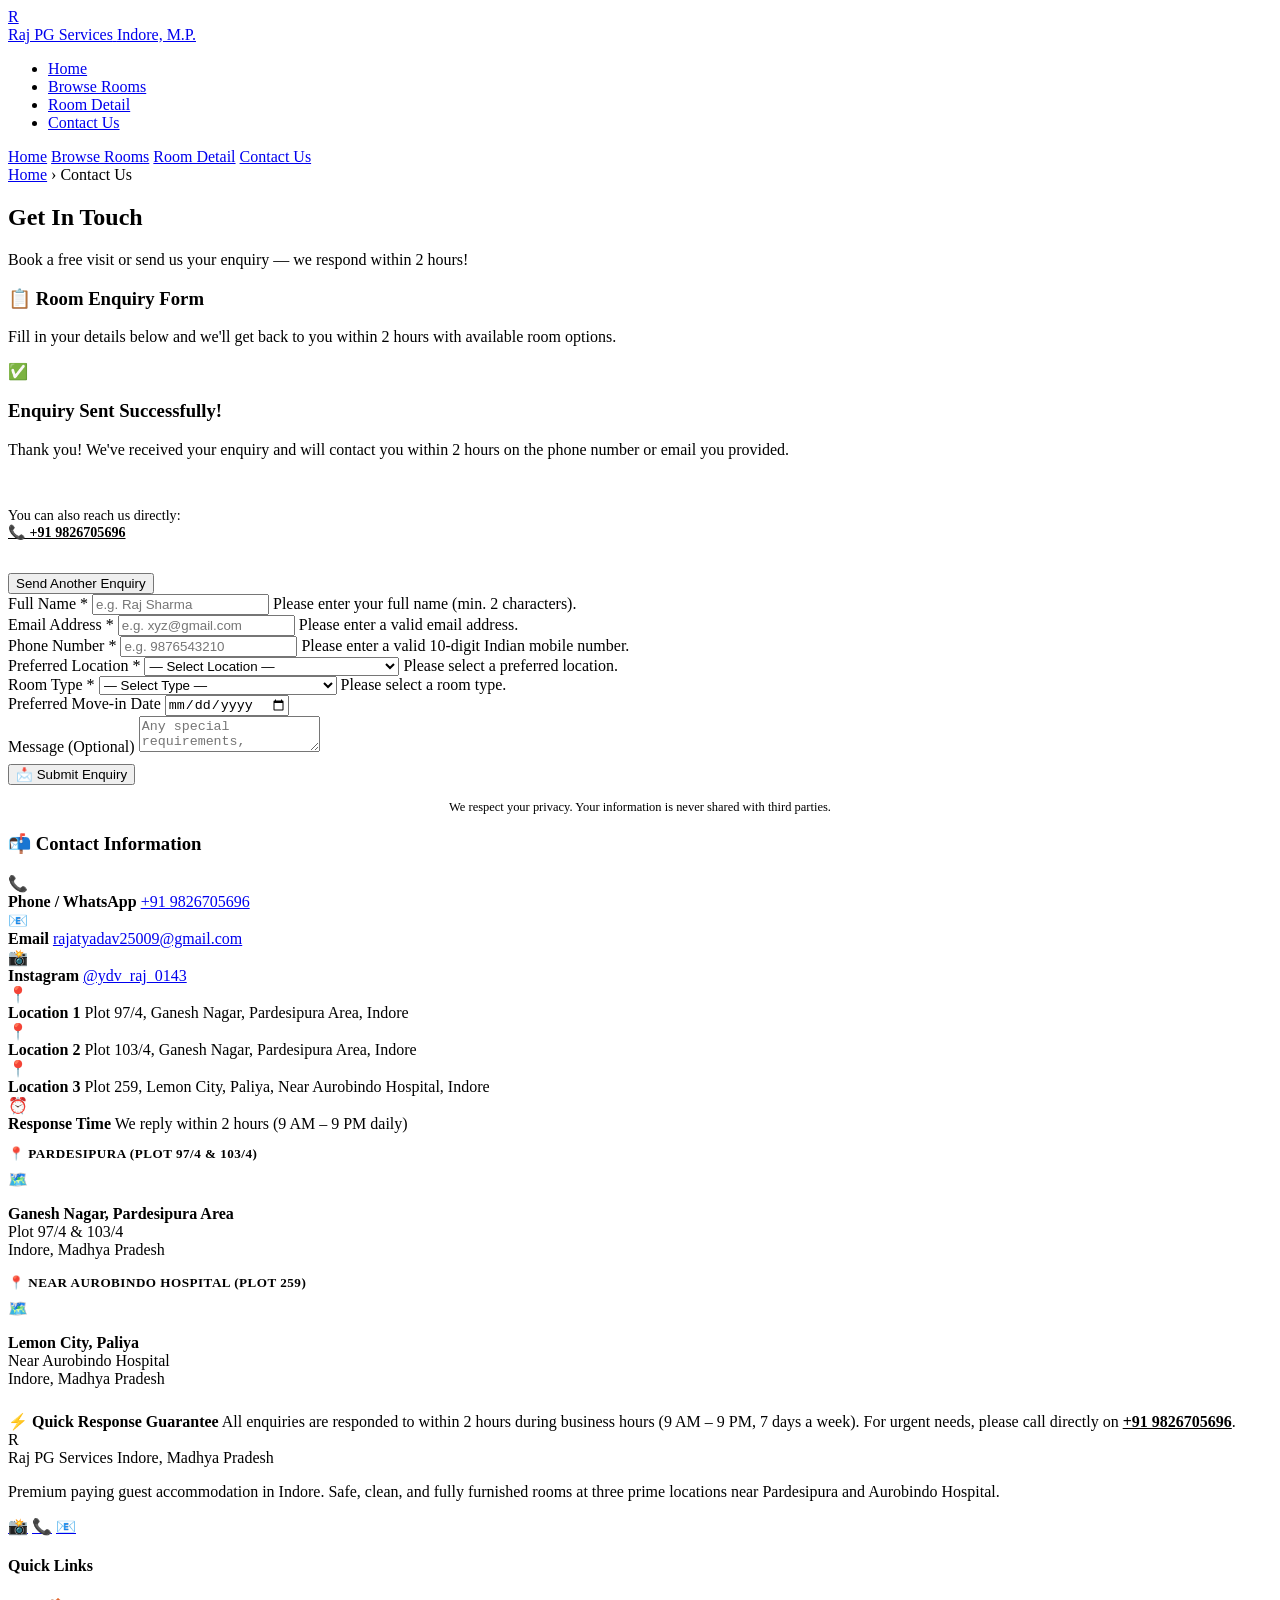
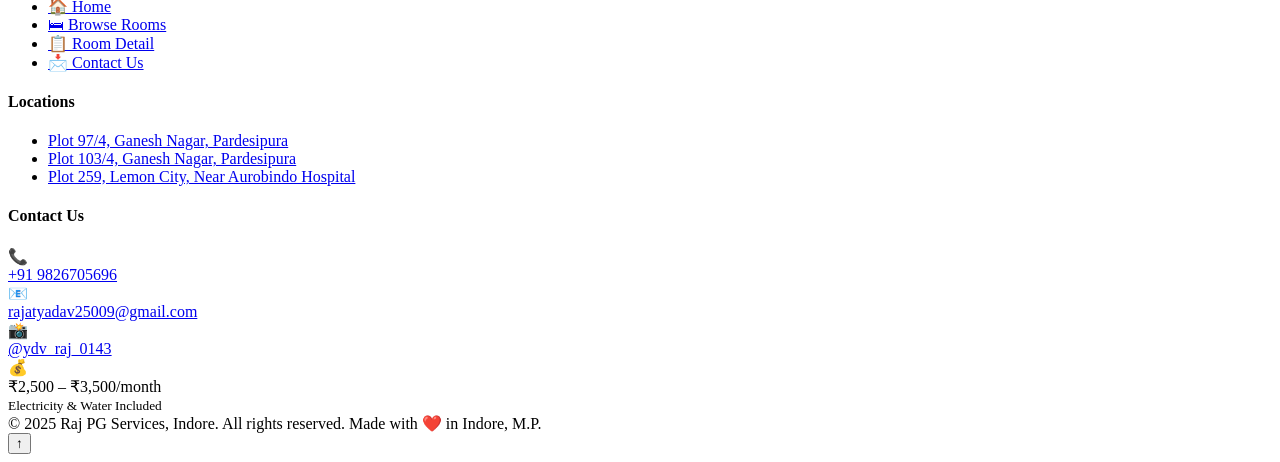
==== contact.html @ 55266705 "Add files via upload" ====
<!DOCTYPE html>
<html lang="en">
<head>
  <meta charset="UTF-8">
  <meta name="viewport" content="width=device-width, initial-scale=1.0">
  <meta name="description" content="Contact Raj PG Services in Indore. Book a visit, send an enquiry, or call +91 79878 03551. PG accommodation near Pardesipura and Aurobindo Hospital.">
  <title>Contact Us | Raj PG Services Indore</title>
  <link rel="stylesheet" href="css/base.css">
  <link rel="stylesheet" href="css/components.css">
  <link rel="stylesheet" href="css/layout.css">
  <link rel="stylesheet" href="css/pages.css">
</head>
<body>

  <!-- ─── NAVBAR ─────────────────────────────── -->
  <nav class="navbar" id="navbar">
    <div class="nav-inner">
      <a href="index.html" class="nav-logo">
        <div class="nav-logo-icon">R</div>
        <div class="nav-logo-text">
          <span>Raj PG Services</span>
          <span>Indore, M.P.</span>
        </div>
      </a>
      <ul class="nav-links">
        <li><a href="index.html">Home</a></li>
        <li><a href="listings.html">Browse Rooms</a></li>
        <li><a href="detail.html">Room Detail</a></li>
        <li><a href="contact.html" class="nav-cta">Contact Us</a></li>
      </ul>
      <div class="hamburger" id="hamburger" aria-label="Toggle menu">
        <span></span>
        <span></span>
        <span></span>
      </div>
    </div>
  </nav>

  <!-- Mobile Nav -->
  <div class="nav-mobile" id="nav-mobile">
    <a href="index.html">Home</a>
    <a href="listings.html">Browse Rooms</a>
    <a href="detail.html">Room Detail</a>
    <a href="contact.html">Contact Us</a>
  </div>

  <!-- ─── PAGE BANNER ──────────────────────────── -->
  <section class="page-banner">
    <div class="container">
      <div class="page-banner-content">
        <div class="breadcrumb">
          <a href="index.html">Home</a>
          <span>›</span>
          <span>Contact Us</span>
        </div>
        <h1>Get In Touch</h1>
        <p>Book a free visit or send us your enquiry — we respond within 2 hours!</p>
      </div>
    </div>
  </section>

  <!-- ─── CONTACT CONTENT ──────────────────────── -->
  <section class="section">
    <div class="container">
      <div class="contact-layout">

        <!-- LEFT: Enquiry Form -->
        <div>
          <div class="contact-form-card">
            <h3>📋 Room Enquiry Form</h3>
            <p>Fill in your details below and we'll get back to you within 2 hours with available room options.</p>

            <!-- Success Message -->
            <div class="success-message" id="success-message">
              <div class="success-icon">✅</div>
              <h3>Enquiry Sent Successfully!</h3>
              <p>Thank you! We've received your enquiry and will contact you within 2 hours on the phone number or email you provided.</p>
              <br>
              <p style="font-size:0.88rem; color:var(--text-light);">You can also reach us directly:<br>
                <a href="tel:+919826705696" style="color:var(--accent); font-weight:700;">📞 +91 9826705696</a>
              </p>
              <br>
              <button class="btn btn-outline" id="send-another">Send Another Enquiry</button>
            </div>

            <!-- Form -->
            <form id="enquiry-form" novalidate>
              <div class="form-row">
                <div class="form-group">
                  <label for="name">Full Name <span class="required">*</span></label>
                  <input type="text" class="form-control" id="name" name="name" placeholder="e.g. Raj Sharma" autocomplete="name">
                  <span class="field-error" id="name-error">Please enter your full name (min. 2 characters).</span>
                </div>
                <div class="form-group">
                  <label for="email">Email Address <span class="required">*</span></label>
                  <input type="email" class="form-control" id="email" name="email" placeholder="e.g. xyz@gmail.com" autocomplete="email">
                  <span class="field-error" id="email-error">Please enter a valid email address.</span>
                </div>
              </div>

              <div class="form-row">
                <div class="form-group">
                  <label for="phone">Phone Number <span class="required">*</span></label>
                  <input type="tel" class="form-control" id="phone" name="phone" placeholder="e.g. 9876543210" autocomplete="tel">
                  <span class="field-error" id="phone-error">Please enter a valid 10-digit Indian mobile number.</span>
                </div>
                <div class="form-group">
                  <label for="location">Preferred Location <span class="required">*</span></label>
                  <select class="form-control" id="location" name="location">
                    <option value="">— Select Location —</option>
                    <option value="Plot 97/4, Ganesh Nagar, Pardesipura Area, Indore">Plot 97/4, Ganesh Nagar, Pardesipura</option>
                    <option value="Plot 103/4, Ganesh Nagar, Pardesipura Area, Indore">Plot 103/4, Ganesh Nagar, Pardesipura</option>
                    <option value="Plot 259, Lemon City, Paliya, Near Aurobindo Hospital, Indore">Plot 259, Near Aurobindo Hospital</option>
                    <option value="Any">Any Location</option>
                  </select>
                  <span class="field-error" id="location-error">Please select a preferred location.</span>
                </div>
              </div>

              <div class="form-row">
                <div class="form-group">
                  <label for="room-type">Room Type <span class="required">*</span></label>
                  <select class="form-control" id="room-type" name="room-type">
                    <option value="">— Select Type —</option>
                    <option value="Single">Single Occupancy — ₹3,500/month</option>
                    <option value="Double">Double Occupancy — ₹3,200/month</option>
                    <option value="Triple">Triple Sharing — ₹2,800/month</option>
                    <option value="Budget">Budget Triple — ₹2,500/month</option>
                  </select>
                  <span class="field-error" id="room-type-error">Please select a room type.</span>
                </div>
                <div class="form-group">
                  <label for="movein-date">Preferred Move-in Date</label>
                  <input type="date" class="form-control" id="movein-date" name="movein-date">
                </div>
              </div>

              <div class="form-group">
                <label for="message">Message (Optional)</label>
                <textarea class="form-control" id="message" name="message" placeholder="Any special requirements, questions, or details about your stay..."></textarea>
              </div>

              <button type="submit" class="btn btn-primary btn-block" style="margin-top:0.5rem;">
                📩 Submit Enquiry
              </button>

              <p style="font-size:0.78rem; color:var(--text-light); margin-top:0.9rem; text-align:center;">
                We respect your privacy. Your information is never shared with third parties.
              </p>
            </form>
          </div>
        </div>

        <!-- RIGHT: Info + Maps -->
        <div>

          <!-- Contact Info Card -->
          <div class="contact-info-card">
            <h3>📬 Contact Information</h3>

            <div class="contact-info-item">
              <div class="info-icon">📞</div>
              <div class="info-text">
                <strong>Phone / WhatsApp</strong>
                <a href="tel:+919826705696">+91 9826705696</a>
              </div>
            </div>

            <div class="contact-info-item">
              <div class="info-icon">📧</div>
              <div class="info-text">
                <strong>Email</strong>
                <a href="mailto:rajatyadav25009@gmail.com">rajatyadav25009@gmail.com</a>
              </div>
            </div>

            <div class="contact-info-item">
              <div class="info-icon">📸</div>
              <div class="info-text">
                <strong>Instagram</strong>
                <a href="https://www.instagram.com/ydv_raj_0143" target="_blank" rel="noopener">@ydv_raj_0143</a>
              </div>
            </div>

            <div class="contact-info-item">
              <div class="info-icon">📍</div>
              <div class="info-text">
                <strong>Location 1</strong>
                <span>Plot 97/4, Ganesh Nagar, Pardesipura Area, Indore</span>
              </div>
            </div>

            <div class="contact-info-item">
              <div class="info-icon">📍</div>
              <div class="info-text">
                <strong>Location 2</strong>
                <span>Plot 103/4, Ganesh Nagar, Pardesipura Area, Indore</span>
              </div>
            </div>

            <div class="contact-info-item">
              <div class="info-icon">📍</div>
              <div class="info-text">
                <strong>Location 3</strong>
                <span>Plot 259, Lemon City, Paliya, Near Aurobindo Hospital, Indore</span>
              </div>
            </div>

            <div class="contact-info-item">
              <div class="info-icon">⏰</div>
              <div class="info-text">
                <strong>Response Time</strong>
                <span>We reply within 2 hours (9 AM – 9 PM daily)</span>
              </div>
            </div>
          </div>

          <!-- Map 1 -->
          <div style="margin-bottom:1rem;">
            <p style="font-size:0.82rem; font-weight:700; color:var(--text); margin-bottom:0.5rem; text-transform:uppercase; letter-spacing:0.5px;">📍 Pardesipura (Plot 97/4 &amp; 103/4)</p>
            <div class="map-placeholder">
              <div class="map-icon">🗺️</div>
              <p><strong>Ganesh Nagar, Pardesipura Area</strong><br>Plot 97/4 &amp; 103/4<br>Indore, Madhya Pradesh</p>
            </div>
          </div>

          <!-- Map 2 -->
          <div style="margin-bottom:1.5rem;">
            <p style="font-size:0.82rem; font-weight:700; color:var(--text); margin-bottom:0.5rem; text-transform:uppercase; letter-spacing:0.5px;">📍 Near Aurobindo Hospital (Plot 259)</p>
            <div class="map-placeholder">
              <div class="map-icon">🗺️</div>
              <p><strong>Lemon City, Paliya</strong><br>Near Aurobindo Hospital<br>Indore, Madhya Pradesh</p>
            </div>
          </div>

          <!-- Quick Response Note -->
          <div class="quick-response-note">
            <strong>⚡ Quick Response Guarantee</strong>
            All enquiries are responded to within 2 hours during business hours (9 AM – 9 PM, 7 days a week). For urgent needs, please call directly on <a href="tel:+919826705696" style="color:var(--accent); font-weight:700;">+91 9826705696</a>.
          </div>

        </div>

      </div>
    </div>
  </section>

  <!-- ─── FOOTER ────────────────────────────────── -->
  <footer class="footer">
    <div class="footer-grid">
      <div class="footer-brand">
        <div class="footer-brand-logo">
          <div class="logo-icon">R</div>
          <div class="logo-text">
            <span>Raj PG Services</span>
            <span>Indore, Madhya Pradesh</span>
          </div>
        </div>
        <p>Premium paying guest accommodation in Indore. Safe, clean, and fully furnished rooms at three prime locations near Pardesipura and Aurobindo Hospital.</p>
        <div class="footer-social">
          <a href="https://www.instagram.com/ydv_raj_0143" target="_blank" rel="noopener" title="Instagram">📸</a>
          <a href="tel:+919826705696" title="Call Us">📞</a>
          <a href="mailto:rajatyadav25009@gmail.com" title="Email Us">📧</a>
        </div>
      </div>
      <div class="footer-col">
        <h4>Quick Links</h4>
        <ul>
          <li><a href="index.html">🏠 Home</a></li>
          <li><a href="listings.html">🛏 Browse Rooms</a></li>
          <li><a href="detail.html">📋 Room Detail</a></li>
          <li><a href="contact.html">📩 Contact Us</a></li>
        </ul>
      </div>
      <div class="footer-col">
        <h4>Locations</h4>
        <ul>
          <li><a href="listings.html">Plot 97/4, Ganesh Nagar, Pardesipura</a></li>
          <li><a href="listings.html">Plot 103/4, Ganesh Nagar, Pardesipura</a></li>
          <li><a href="listings.html">Plot 259, Lemon City, Near Aurobindo Hospital</a></li>
        </ul>
      </div>
      <div class="footer-col">
        <h4>Contact Us</h4>
        <div class="footer-contact-item">
          <span class="icon">📞</span>
          <div><a href="tel:+919826705696">+91 9826705696</a></div>
        </div>
        <div class="footer-contact-item">
          <span class="icon">📧</span>
          <div><a href="mailto:rajatyadav25009@gmail.com">rajatyadav25009@gmail.com</a></div>
        </div>
        <div class="footer-contact-item">
          <span class="icon">📸</span>
          <div><a href="https://www.instagram.com/ydv_raj_0143" target="_blank" rel="noopener">@ydv_raj_0143</a></div>
        </div>
        <div class="footer-contact-item">
          <span class="icon">💰</span>
          <div><span>₹2,500 – ₹3,500/month<br><small>Electricity &amp; Water Included</small></span></div>
        </div>
      </div>
    </div>
    <div class="footer-bottom">
      <div class="footer-bottom-inner">
        <span>© 2025 Raj PG Services, Indore. All rights reserved.</span>
        <span>Made with ❤️ in Indore, M.P.</span>
      </div>
    </div>
  </footer>

  <button id="scrollTopBtn" aria-label="Scroll to top">↑</button>

  <script src="data/rooms.js"></script>
  <script src="js/utils.js"></script>
  <script src="js/nav.js"></script>
  <script src="js/contact.js"></script>
</body>
</html>
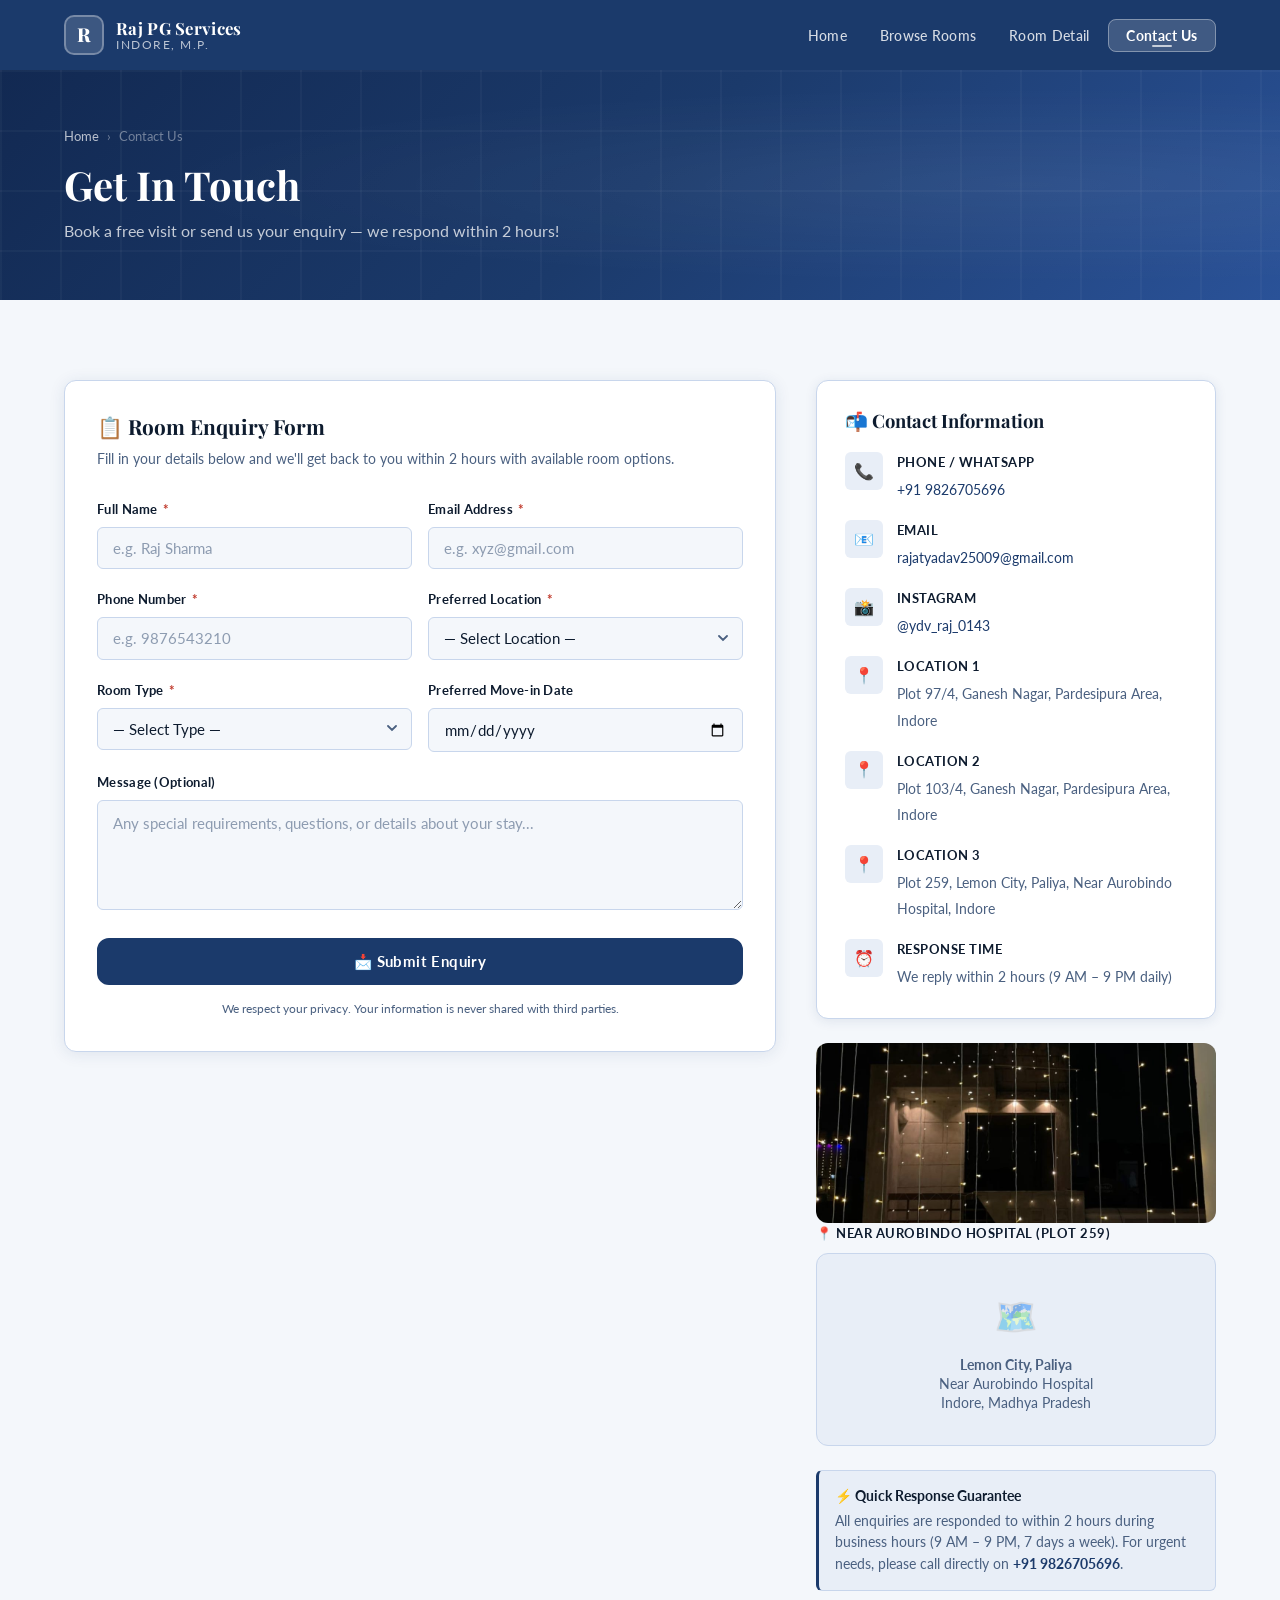
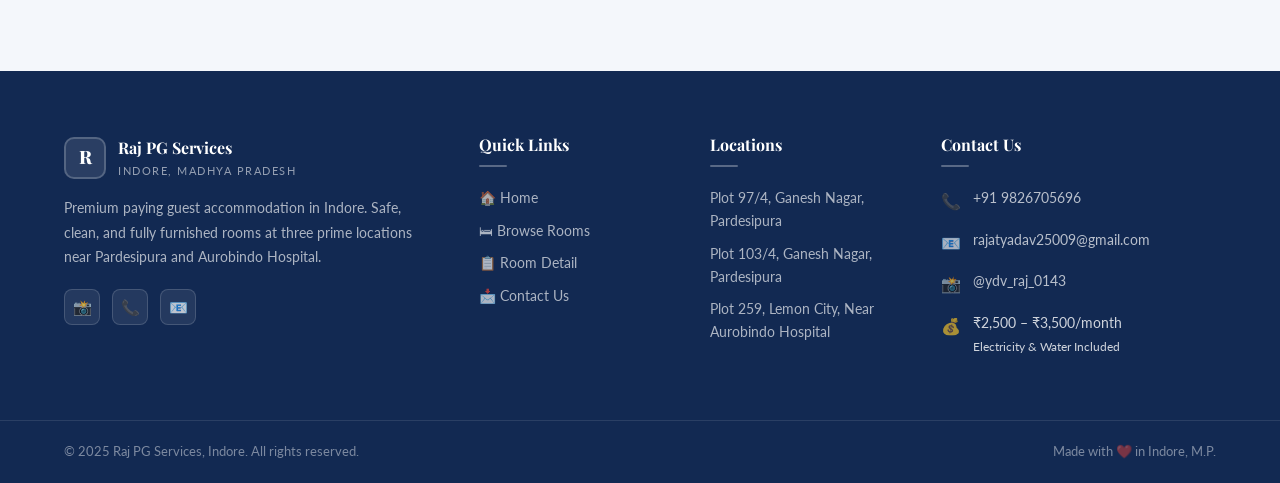
==== commit 40acf26d: "Update contact.html" ====
--- a/contact.html
+++ b/contact.html
@@ -216,13 +216,11 @@
           </div>
 
           <!-- Map 1 -->
-          <div style="margin-bottom:1rem;">
-            <p style="font-size:0.82rem; font-weight:700; color:var(--text); margin-bottom:0.5rem; text-transform:uppercase; letter-spacing:0.5px;">📍 Pardesipura (Plot 97/4 &amp; 103/4)</p>
-            <div class="map-placeholder">
-              <div class="map-icon">🗺️</div>
-              <p><strong>Ganesh Nagar, Pardesipura Area</strong><br>Plot 97/4 &amp; 103/4<br>Indore, Madhya Pradesh</p>
-            </div>
-          </div>
+          <div style="position:relative; border-radius:12px; overflow:hidden;">
+  <img src="images/WhatsApp Image 2026-04-16 at 18.13.29.jpeg" 
+       alt="Location" 
+       style="width:100%; height:180px; object-fit:cover;">
+</div>
 
           <!-- Map 2 -->
           <div style="margin-bottom:1.5rem;">
--- a/css/base.css
+++ b/css/base.css
@@ -0,0 +1,257 @@
+/* ============================================
+   BASE.CSS — Reset, Variables, Typography, Utilities
+   Raj PG Services
+   ============================================ */
+
+/* Google Fonts Import */
+@import url('https://fonts.googleapis.com/css2?family=Playfair+Display:wght@400;500;600;700;800&family=Lato:wght@300;400;500;700;900&display=swap');
+
+/* ─── CSS Variables ─────────────────────────── */
+:root {
+  --bg: #F4F7FB;
+  --accent: #1B3A6B;
+  --accent-dark: #122952;
+  --accent-light: #2A5298;
+  --secondary: #E8EEF7;
+  --text: #0D1B2E;
+  --text-light: #4A6080;
+  --white: #FFFFFF;
+  --border: #C8D6EC;
+  --shadow: rgba(27, 58, 107, 0.10);
+  --shadow-hover: rgba(27, 58, 107, 0.22);
+  --shadow-md: rgba(27, 58, 107, 0.15);
+  --radius: 12px;
+  --radius-sm: 6px;
+  --radius-lg: 20px;
+  --transition: 0.28s cubic-bezier(0.4, 0, 0.2, 1);
+  --font-heading: 'Playfair Display', Georgia, serif;
+  --font-body: 'Lato', 'Helvetica Neue', Arial, sans-serif;
+  --nav-h: 70px;
+}
+
+/* ─── Reset ─────────────────────────────────── */
+*, *::before, *::after {
+  box-sizing: border-box;
+  margin: 0;
+  padding: 0;
+}
+
+html {
+  font-size: 16px;
+  scroll-behavior: smooth;
+  -webkit-text-size-adjust: 100%;
+}
+
+body {
+  font-family: var(--font-body);
+  background-color: var(--bg);
+  color: var(--text);
+  line-height: 1.65;
+  -webkit-font-smoothing: antialiased;
+  -moz-osx-font-smoothing: grayscale;
+}
+
+img {
+  max-width: 100%;
+  height: auto;
+  display: block;
+}
+
+a {
+  color: var(--accent);
+  text-decoration: none;
+  transition: color var(--transition);
+}
+
+a:hover {
+  color: var(--accent-light);
+}
+
+ul {
+  list-style: none;
+}
+
+button {
+  cursor: pointer;
+  font-family: var(--font-body);
+  border: none;
+  outline: none;
+  background: none;
+}
+
+input, select, textarea {
+  font-family: var(--font-body);
+  font-size: 0.95rem;
+}
+
+/* ─── Typography ─────────────────────────────── */
+h1, h2, h3, h4, h5, h6 {
+  font-family: var(--font-heading);
+  color: var(--text);
+  line-height: 1.25;
+  font-weight: 700;
+}
+
+h1 { font-size: clamp(2rem, 5vw, 3.25rem); }
+h2 { font-size: clamp(1.5rem, 3.5vw, 2.25rem); }
+h3 { font-size: clamp(1.2rem, 2.5vw, 1.6rem); }
+h4 { font-size: 1.2rem; }
+h5 { font-size: 1.05rem; }
+h6 { font-size: 0.95rem; }
+
+p {
+  color: var(--text-light);
+  margin-bottom: 1rem;
+}
+
+p:last-child {
+  margin-bottom: 0;
+}
+
+/* ─── Utility Classes ────────────────────────── */
+.text-center { text-align: center; }
+.text-accent { color: var(--accent); }
+.text-white { color: var(--white); }
+.text-light { color: var(--text-light); }
+.font-bold { font-weight: 700; }
+.font-heading { font-family: var(--font-heading); }
+
+.d-flex { display: flex; }
+.d-grid { display: grid; }
+.align-center { align-items: center; }
+.justify-center { justify-content: center; }
+.justify-between { justify-content: space-between; }
+.flex-wrap { flex-wrap: wrap; }
+.gap-1 { gap: 0.5rem; }
+.gap-2 { gap: 1rem; }
+.gap-3 { gap: 1.5rem; }
+
+.mt-1 { margin-top: 0.5rem; }
+.mt-2 { margin-top: 1rem; }
+.mt-3 { margin-top: 1.5rem; }
+.mt-4 { margin-top: 2rem; }
+.mb-1 { margin-bottom: 0.5rem; }
+.mb-2 { margin-bottom: 1rem; }
+.mb-3 { margin-bottom: 1.5rem; }
+.mb-4 { margin-bottom: 2rem; }
+
+.sr-only {
+  position: absolute;
+  width: 1px;
+  height: 1px;
+  padding: 0;
+  margin: -1px;
+  overflow: hidden;
+  clip: rect(0, 0, 0, 0);
+  white-space: nowrap;
+  border: 0;
+}
+
+/* Star Rating */
+.stars {
+  color: #F4C542;
+  font-size: 0.95rem;
+  letter-spacing: 1px;
+}
+
+/* Price tag */
+.price-tag {
+  font-family: var(--font-body);
+  font-weight: 700;
+  font-size: 1.1rem;
+  color: var(--accent);
+}
+
+/* Section label / eyebrow text */
+.eyebrow {
+  font-family: var(--font-body);
+  font-size: 0.78rem;
+  font-weight: 700;
+  letter-spacing: 2.5px;
+  text-transform: uppercase;
+  color: var(--accent-light);
+  display: block;
+  margin-bottom: 0.6rem;
+}
+
+/* Divider line */
+.divider {
+  width: 56px;
+  height: 3px;
+  background: var(--accent);
+  border-radius: 2px;
+  margin: 1rem 0 1.5rem;
+}
+.divider.center {
+  margin: 1rem auto 1.5rem;
+}
+
+/* Badge */
+.badge {
+  display: inline-block;
+  padding: 0.25rem 0.75rem;
+  border-radius: 50px;
+  font-size: 0.75rem;
+  font-weight: 700;
+  letter-spacing: 0.5px;
+  text-transform: uppercase;
+}
+.badge-single  { background: #E8EEF7; color: #1B3A6B; border: 1px solid #C8D6EC; }
+.badge-double  { background: #EEF3FA; color: #2A5298; border: 1px solid #C8D6EC; }
+.badge-triple  { background: #E4EBF5; color: #122952; border: 1px solid #C8D6EC; }
+.badge-budget  { background: #F0F4FB; color: #4A6080; border: 1px solid #C8D6EC; }
+
+/* Available indicator */
+.available-dot {
+  display: inline-flex;
+  align-items: center;
+  gap: 0.4rem;
+  font-size: 0.82rem;
+  font-weight: 600;
+  color: #1a7a4a;
+}
+.available-dot::before {
+  content: '';
+  width: 8px;
+  height: 8px;
+  background: #2ecc71;
+  border-radius: 50%;
+  display: inline-block;
+  animation: pulse-dot 2s infinite;
+}
+
+@keyframes pulse-dot {
+  0%, 100% { opacity: 1; transform: scale(1); }
+  50% { opacity: 0.6; transform: scale(1.3); }
+}
+
+/* Scroll-to-top button */
+#scrollTopBtn {
+  position: fixed;
+  bottom: 2rem;
+  right: 2rem;
+  width: 46px;
+  height: 46px;
+  background: var(--accent);
+  color: var(--white);
+  border-radius: 50%;
+  display: flex;
+  align-items: center;
+  justify-content: center;
+  cursor: pointer;
+  opacity: 0;
+  visibility: hidden;
+  transition: all var(--transition);
+  box-shadow: 0 4px 16px var(--shadow-hover);
+  z-index: 999;
+  border: none;
+  font-size: 1.2rem;
+}
+#scrollTopBtn.visible {
+  opacity: 1;
+  visibility: visible;
+}
+#scrollTopBtn:hover {
+  background: var(--accent-dark);
+  transform: translateY(-2px);
+}
--- a/css/components.css
+++ b/css/components.css
@@ -0,0 +1,761 @@
+/* ============================================
+   COMPONENTS.CSS — Navbar, Cards, Buttons, Badges, Footer
+   Raj PG Services
+   ============================================ */
+
+/* ─── NAVBAR ─────────────────────────────────── */
+.navbar {
+  position: fixed;
+  top: 0;
+  left: 0;
+  right: 0;
+  height: var(--nav-h);
+  background: var(--accent);
+  z-index: 1000;
+  transition: box-shadow var(--transition), background var(--transition);
+}
+
+.navbar.scrolled {
+  box-shadow: 0 3px 24px rgba(27, 58, 107, 0.3);
+  background: var(--accent-dark);
+}
+
+.nav-inner {
+  max-width: 1200px;
+  margin: 0 auto;
+  padding: 0 1.5rem;
+  height: 100%;
+  display: flex;
+  align-items: center;
+  justify-content: space-between;
+}
+
+.nav-logo {
+  display: flex;
+  align-items: center;
+  gap: 0.75rem;
+  text-decoration: none;
+  flex-shrink: 0;
+}
+
+.nav-logo-icon {
+  width: 40px;
+  height: 40px;
+  background: rgba(255,255,255,0.15);
+  border: 2px solid rgba(255,255,255,0.3);
+  border-radius: 10px;
+  display: flex;
+  align-items: center;
+  justify-content: center;
+  font-size: 1.2rem;
+  color: white;
+  font-family: var(--font-heading);
+  font-weight: 800;
+  letter-spacing: -0.5px;
+  flex-shrink: 0;
+}
+
+.nav-logo-text {
+  display: flex;
+  flex-direction: column;
+  line-height: 1.15;
+}
+
+.nav-logo-text span:first-child {
+  font-family: var(--font-heading);
+  font-size: 1.05rem;
+  font-weight: 700;
+  color: var(--white);
+  letter-spacing: 0.3px;
+}
+
+.nav-logo-text span:last-child {
+  font-size: 0.72rem;
+  color: rgba(255,255,255,0.7);
+  font-weight: 400;
+  letter-spacing: 1.5px;
+  text-transform: uppercase;
+}
+
+.nav-links {
+  display: flex;
+  align-items: center;
+  gap: 0.25rem;
+  list-style: none;
+}
+
+.nav-links a {
+  color: rgba(255,255,255,0.82);
+  text-decoration: none;
+  font-size: 0.9rem;
+  font-weight: 500;
+  padding: 0.5rem 0.9rem;
+  border-radius: 8px;
+  transition: all var(--transition);
+  letter-spacing: 0.3px;
+  position: relative;
+}
+
+.nav-links a:hover,
+.nav-links a.active {
+  color: var(--white);
+  background: rgba(255,255,255,0.12);
+}
+
+.nav-links a.active::after {
+  content: '';
+  position: absolute;
+  bottom: 4px;
+  left: 50%;
+  transform: translateX(-50%);
+  width: 20px;
+  height: 2px;
+  background: rgba(255,255,255,0.7);
+  border-radius: 2px;
+}
+
+.nav-cta {
+  background: rgba(255,255,255,0.16) !important;
+  border: 1.5px solid rgba(255,255,255,0.35) !important;
+  color: var(--white) !important;
+  padding: 0.45rem 1.1rem !important;
+  border-radius: 8px !important;
+  font-weight: 700 !important;
+  letter-spacing: 0.5px;
+}
+
+.nav-cta:hover {
+  background: rgba(255,255,255,0.28) !important;
+}
+
+/* Hamburger */
+.hamburger {
+  display: none;
+  flex-direction: column;
+  justify-content: center;
+  gap: 5px;
+  width: 40px;
+  height: 40px;
+  cursor: pointer;
+  padding: 6px;
+  border-radius: 8px;
+  transition: background var(--transition);
+}
+
+.hamburger:hover {
+  background: rgba(255,255,255,0.12);
+}
+
+.hamburger span {
+  display: block;
+  width: 22px;
+  height: 2px;
+  background: var(--white);
+  border-radius: 2px;
+  transition: all var(--transition);
+}
+
+.hamburger.open span:nth-child(1) {
+  transform: translateY(7px) rotate(45deg);
+}
+.hamburger.open span:nth-child(2) {
+  opacity: 0;
+  transform: scaleX(0);
+}
+.hamburger.open span:nth-child(3) {
+  transform: translateY(-7px) rotate(-45deg);
+}
+
+/* Mobile nav */
+.nav-mobile {
+  display: none;
+  position: fixed;
+  top: var(--nav-h);
+  left: 0;
+  right: 0;
+  background: var(--accent-dark);
+  padding: 1rem 0;
+  box-shadow: 0 8px 24px rgba(0,0,0,0.2);
+  z-index: 999;
+  transform: translateY(-10px);
+  opacity: 0;
+  transition: all var(--transition);
+  pointer-events: none;
+}
+
+.nav-mobile.open {
+  transform: translateY(0);
+  opacity: 1;
+  pointer-events: all;
+}
+
+.nav-mobile a {
+  display: block;
+  color: rgba(255,255,255,0.85);
+  padding: 0.9rem 1.5rem;
+  font-size: 0.95rem;
+  font-weight: 500;
+  border-bottom: 1px solid rgba(255,255,255,0.07);
+  transition: all var(--transition);
+}
+
+.nav-mobile a:last-child {
+  border-bottom: none;
+}
+
+.nav-mobile a:hover,
+.nav-mobile a.active {
+  color: var(--white);
+  background: rgba(255,255,255,0.08);
+  padding-left: 2rem;
+}
+
+/* ─── BUTTONS ────────────────────────────────── */
+.btn {
+  display: inline-flex;
+  align-items: center;
+  justify-content: center;
+  gap: 0.5rem;
+  padding: 0.75rem 1.75rem;
+  border-radius: var(--radius);
+  font-size: 0.92rem;
+  font-weight: 700;
+  letter-spacing: 0.4px;
+  transition: all var(--transition);
+  cursor: pointer;
+  border: 2px solid transparent;
+  text-decoration: none;
+  white-space: nowrap;
+}
+
+.btn-primary {
+  background: var(--accent);
+  color: var(--white);
+  border-color: var(--accent);
+}
+
+.btn-primary:hover {
+  background: var(--accent-dark);
+  border-color: var(--accent-dark);
+  color: var(--white);
+  transform: translateY(-2px);
+  box-shadow: 0 6px 20px var(--shadow-hover);
+}
+
+.btn-outline {
+  background: transparent;
+  color: var(--accent);
+  border-color: var(--accent);
+}
+
+.btn-outline:hover {
+  background: var(--accent);
+  color: var(--white);
+  transform: translateY(-2px);
+  box-shadow: 0 6px 20px var(--shadow-hover);
+}
+
+.btn-white {
+  background: var(--white);
+  color: var(--accent);
+  border-color: var(--white);
+  font-weight: 700;
+}
+
+.btn-white:hover {
+  background: var(--secondary);
+  border-color: var(--secondary);
+  color: var(--accent-dark);
+  transform: translateY(-2px);
+}
+
+.btn-outline-white {
+  background: transparent;
+  color: var(--white);
+  border-color: rgba(255,255,255,0.6);
+}
+
+.btn-outline-white:hover {
+  background: rgba(255,255,255,0.12);
+  border-color: var(--white);
+  color: var(--white);
+}
+
+.btn-sm {
+  padding: 0.5rem 1.1rem;
+  font-size: 0.85rem;
+}
+
+.btn-lg {
+  padding: 1rem 2.2rem;
+  font-size: 1rem;
+}
+
+.btn-block {
+  display: flex;
+  width: 100%;
+}
+
+/* ─── ROOM CARDS ─────────────────────────────── */
+.room-card {
+  background: var(--white);
+  border-radius: var(--radius);
+  overflow: hidden;
+  box-shadow: 0 2px 12px var(--shadow);
+  transition: all var(--transition);
+  display: flex;
+  flex-direction: column;
+  border: 1px solid var(--border);
+}
+
+.room-card:hover {
+  box-shadow: 0 8px 32px var(--shadow-hover);
+  transform: translateY(-4px);
+  border-color: var(--accent);
+}
+
+.room-card-img {
+  position: relative;
+  overflow: hidden;
+  aspect-ratio: 16/9;
+  background: var(--secondary);
+  flex-shrink: 0;
+}
+
+.room-card-img img {
+  width: 100%;
+  height: 100%;
+  object-fit: cover;
+  transition: transform 0.4s ease;
+}
+
+.room-card:hover .room-card-img img {
+  transform: scale(1.04);
+}
+
+.room-card-badge {
+  position: absolute;
+  top: 0.75rem;
+  left: 0.75rem;
+}
+
+.room-card-avail {
+  position: absolute;
+  top: 0.75rem;
+  right: 0.75rem;
+  background: rgba(255,255,255,0.95);
+  border-radius: 50px;
+  padding: 0.2rem 0.6rem;
+  font-size: 0.72rem;
+  font-weight: 700;
+  color: #1a7a4a;
+  display: flex;
+  align-items: center;
+  gap: 0.3rem;
+}
+
+.room-card-avail::before {
+  content: '';
+  width: 7px;
+  height: 7px;
+  background: #2ecc71;
+  border-radius: 50%;
+  display: block;
+  animation: pulse-dot 2s infinite;
+}
+
+.room-card-body {
+  padding: 1.25rem;
+  display: flex;
+  flex-direction: column;
+  flex: 1;
+}
+
+.room-card-title {
+  font-family: var(--font-heading);
+  font-size: 1.1rem;
+  font-weight: 700;
+  color: var(--text);
+  margin-bottom: 0.4rem;
+  line-height: 1.3;
+}
+
+.room-card-location {
+  font-size: 0.82rem;
+  color: var(--text-light);
+  margin-bottom: 0.75rem;
+  display: flex;
+  align-items: center;
+  gap: 0.3rem;
+}
+
+.room-card-amenities {
+  display: flex;
+  flex-wrap: wrap;
+  gap: 0.35rem;
+  margin-bottom: 1rem;
+}
+
+.amenity-pill {
+  background: var(--secondary);
+  color: var(--text-light);
+  font-size: 0.72rem;
+  font-weight: 600;
+  padding: 0.2rem 0.6rem;
+  border-radius: 50px;
+  border: 1px solid var(--border);
+  letter-spacing: 0.3px;
+}
+
+.room-card-footer {
+  display: flex;
+  align-items: center;
+  justify-content: space-between;
+  margin-top: auto;
+  padding-top: 1rem;
+  border-top: 1px solid var(--border);
+}
+
+.room-card-rating {
+  display: flex;
+  align-items: center;
+  gap: 0.35rem;
+  font-size: 0.85rem;
+}
+
+.room-card-rating .stars {
+  font-size: 0.8rem;
+}
+
+.room-card-rating strong {
+  font-weight: 700;
+  color: var(--text);
+  font-size: 0.9rem;
+}
+
+.room-card-rating span {
+  color: var(--text-light);
+  font-size: 0.78rem;
+}
+
+.room-card-price {
+  text-align: right;
+}
+
+.room-card-price .price-main {
+  font-family: var(--font-body);
+  font-size: 1.05rem;
+  font-weight: 800;
+  color: var(--accent);
+  display: block;
+  line-height: 1.2;
+}
+
+.room-card-price .price-label {
+  font-size: 0.72rem;
+  color: var(--text-light);
+}
+
+/* ─── FEATURE CARDS ──────────────────────────── */
+.feature-card {
+  background: var(--white);
+  border-radius: var(--radius);
+  padding: 2rem 1.75rem;
+  text-align: center;
+  box-shadow: 0 2px 12px var(--shadow);
+  border: 1px solid var(--border);
+  transition: all var(--transition);
+}
+
+.feature-card:hover {
+  transform: translateY(-5px);
+  box-shadow: 0 10px 32px var(--shadow-hover);
+  border-color: var(--accent);
+}
+
+.feature-card-icon {
+  width: 64px;
+  height: 64px;
+  background: var(--secondary);
+  border-radius: 50%;
+  display: flex;
+  align-items: center;
+  justify-content: center;
+  margin: 0 auto 1.25rem;
+  font-size: 1.75rem;
+  transition: background var(--transition);
+}
+
+.feature-card:hover .feature-card-icon {
+  background: var(--accent);
+}
+
+.feature-card:hover .feature-card-icon span {
+  filter: brightness(10);
+}
+
+.feature-card h3 {
+  font-size: 1.1rem;
+  margin-bottom: 0.6rem;
+  color: var(--text);
+}
+
+.feature-card p {
+  font-size: 0.9rem;
+  color: var(--text-light);
+  line-height: 1.6;
+  margin: 0;
+}
+
+/* ─── TESTIMONIAL CARDS ──────────────────────── */
+.testimonial-card {
+  background: var(--white);
+  border-radius: var(--radius);
+  padding: 1.75rem;
+  box-shadow: 0 2px 12px var(--shadow);
+  border: 1px solid var(--border);
+  position: relative;
+  transition: all var(--transition);
+}
+
+.testimonial-card:hover {
+  transform: translateY(-4px);
+  box-shadow: 0 8px 28px var(--shadow-hover);
+}
+
+.testimonial-card::before {
+  content: '"';
+  font-family: var(--font-heading);
+  font-size: 5rem;
+  color: var(--secondary);
+  position: absolute;
+  top: 0.5rem;
+  left: 1.25rem;
+  line-height: 1;
+  font-weight: 800;
+}
+
+.testimonial-card p {
+  font-size: 0.92rem;
+  color: var(--text-light);
+  line-height: 1.7;
+  position: relative;
+  z-index: 1;
+  margin-bottom: 1.25rem;
+  padding-top: 1rem;
+}
+
+.testimonial-author {
+  display: flex;
+  align-items: center;
+  gap: 0.75rem;
+}
+
+.testimonial-avatar {
+  width: 44px;
+  height: 44px;
+  border-radius: 50%;
+  background: var(--secondary);
+  border: 2px solid var(--border);
+  display: flex;
+  align-items: center;
+  justify-content: center;
+  font-family: var(--font-heading);
+  font-size: 1.1rem;
+  font-weight: 700;
+  color: var(--accent);
+  flex-shrink: 0;
+}
+
+.testimonial-info strong {
+  display: block;
+  font-size: 0.9rem;
+  font-weight: 700;
+  color: var(--text);
+}
+
+.testimonial-info span {
+  font-size: 0.78rem;
+  color: var(--text-light);
+}
+
+/* ─── FOOTER ─────────────────────────────────── */
+.footer {
+  background: var(--accent-dark);
+  color: rgba(255,255,255,0.8);
+  padding: 4rem 0 0;
+}
+
+.footer-grid {
+  max-width: 1200px;
+  margin: 0 auto;
+  padding: 0 1.5rem;
+  display: grid;
+  grid-template-columns: 2fr 1fr 1fr 1.5fr;
+  gap: 3rem;
+}
+
+.footer-brand p {
+  font-size: 0.9rem;
+  color: rgba(255,255,255,0.65);
+  line-height: 1.7;
+  margin: 1rem 0 1.25rem;
+}
+
+.footer-brand-logo {
+  display: flex;
+  align-items: center;
+  gap: 0.75rem;
+  margin-bottom: 0.5rem;
+}
+
+.footer-brand-logo .logo-icon {
+  width: 42px;
+  height: 42px;
+  background: rgba(255,255,255,0.1);
+  border: 2px solid rgba(255,255,255,0.2);
+  border-radius: 10px;
+  display: flex;
+  align-items: center;
+  justify-content: center;
+  font-family: var(--font-heading);
+  font-size: 1.15rem;
+  font-weight: 800;
+  color: var(--white);
+}
+
+.footer-brand-logo .logo-text span:first-child {
+  display: block;
+  font-family: var(--font-heading);
+  font-size: 1rem;
+  font-weight: 700;
+  color: var(--white);
+}
+
+.footer-brand-logo .logo-text span:last-child {
+  display: block;
+  font-size: 0.7rem;
+  color: rgba(255,255,255,0.55);
+  letter-spacing: 1.5px;
+  text-transform: uppercase;
+}
+
+.footer-social {
+  display: flex;
+  gap: 0.75rem;
+}
+
+.footer-social a {
+  width: 36px;
+  height: 36px;
+  border-radius: 8px;
+  background: rgba(255,255,255,0.08);
+  border: 1px solid rgba(255,255,255,0.15);
+  display: flex;
+  align-items: center;
+  justify-content: center;
+  color: rgba(255,255,255,0.7);
+  font-size: 0.95rem;
+  transition: all var(--transition);
+  text-decoration: none;
+}
+
+.footer-social a:hover {
+  background: rgba(255,255,255,0.18);
+  color: var(--white);
+  transform: translateY(-2px);
+}
+
+.footer-col h4 {
+  font-family: var(--font-heading);
+  font-size: 1rem;
+  font-weight: 700;
+  color: var(--white);
+  margin-bottom: 1.25rem;
+  position: relative;
+  padding-bottom: 0.75rem;
+}
+
+.footer-col h4::after {
+  content: '';
+  position: absolute;
+  bottom: 0;
+  left: 0;
+  width: 28px;
+  height: 2px;
+  background: rgba(255,255,255,0.3);
+  border-radius: 2px;
+}
+
+.footer-col ul li {
+  margin-bottom: 0.6rem;
+}
+
+.footer-col ul li a {
+  color: rgba(255,255,255,0.65);
+  font-size: 0.87rem;
+  transition: all var(--transition);
+  display: flex;
+  align-items: center;
+  gap: 0.4rem;
+  text-decoration: none;
+}
+
+.footer-col ul li a:hover {
+  color: var(--white);
+  padding-left: 4px;
+}
+
+.footer-contact-item {
+  display: flex;
+  align-items: flex-start;
+  gap: 0.75rem;
+  margin-bottom: 0.9rem;
+  font-size: 0.87rem;
+}
+
+.footer-contact-item .icon {
+  font-size: 1rem;
+  flex-shrink: 0;
+  margin-top: 0.05rem;
+  opacity: 0.8;
+}
+
+.footer-contact-item a {
+  color: rgba(255,255,255,0.7);
+  text-decoration: none;
+  transition: color var(--transition);
+}
+
+.footer-contact-item a:hover {
+  color: var(--white);
+}
+
+.footer-bottom {
+  margin-top: 3rem;
+  padding: 1.25rem 0;
+  border-top: 1px solid rgba(255,255,255,0.1);
+}
+
+.footer-bottom-inner {
+  max-width: 1200px;
+  margin: 0 auto;
+  padding: 0 1.5rem;
+  display: flex;
+  align-items: center;
+  justify-content: space-between;
+  font-size: 0.82rem;
+  color: rgba(255,255,255,0.45);
+  flex-wrap: wrap;
+  gap: 0.5rem;
+}
+
+.footer-bottom-inner a {
+  color: rgba(255,255,255,0.55);
+  transition: color var(--transition);
+  text-decoration: none;
+}
+
+.footer-bottom-inner a:hover {
+  color: rgba(255,255,255,0.85);
+}
--- a/css/layout.css
+++ b/css/layout.css
@@ -0,0 +1,459 @@
+/* ============================================
+   LAYOUT.CSS — Grid, Section Wrappers, Banners, Responsive
+   Raj PG Services
+   ============================================ */
+
+/* ─── BODY OFFSET ─────────────────────────────── */
+body {
+  padding-top: var(--nav-h);
+}
+
+/* ─── CONTAINER ───────────────────────────────── */
+.container {
+  max-width: 1200px;
+  margin: 0 auto;
+  padding: 0 1.5rem;
+}
+
+.container-sm {
+  max-width: 780px;
+  margin: 0 auto;
+  padding: 0 1.5rem;
+}
+
+.container-lg {
+  max-width: 1400px;
+  margin: 0 auto;
+  padding: 0 1.5rem;
+}
+
+/* ─── SECTION ─────────────────────────────────── */
+.section {
+  padding: 5rem 0;
+}
+
+.section-sm {
+  padding: 3rem 0;
+}
+
+.section-lg {
+  padding: 7rem 0;
+}
+
+.section-header {
+  margin-bottom: 3rem;
+}
+
+.section-header.center {
+  text-align: center;
+}
+
+.section-header h2 {
+  margin-bottom: 0.75rem;
+}
+
+.section-header p {
+  font-size: 1.05rem;
+  max-width: 560px;
+}
+
+.section-header.center p {
+  margin: 0 auto;
+}
+
+/* ─── PAGE BANNER ─────────────────────────────── */
+.page-banner {
+  background: linear-gradient(135deg, var(--accent-dark) 0%, var(--accent) 50%, var(--accent-light) 100%);
+  padding: 3.5rem 0;
+  position: relative;
+  overflow: hidden;
+}
+
+.page-banner::before {
+  content: '';
+  position: absolute;
+  inset: 0;
+  background:
+    radial-gradient(ellipse at 80% 50%, rgba(255,255,255,0.06) 0%, transparent 60%),
+    url("data:image/svg+xml,%3Csvg width='60' height='60' xmlns='http://www.w3.org/2000/svg'%3E%3Cg fill='none' fill-rule='evenodd'%3E%3Cg fill='%23ffffff' fill-opacity='0.03'%3E%3Crect x='0' y='0' width='2' height='60'/%3E%3Crect x='0' y='0' width='60' height='2'/%3E%3C/g%3E%3C/g%3E%3C/svg%3E");
+  pointer-events: none;
+}
+
+.page-banner-content {
+  position: relative;
+  z-index: 1;
+}
+
+.page-banner h1 {
+  color: var(--white);
+  font-size: clamp(1.6rem, 4vw, 2.5rem);
+  margin-bottom: 0.5rem;
+}
+
+.page-banner p {
+  color: rgba(255,255,255,0.75);
+  font-size: 1rem;
+  margin: 0;
+}
+
+.breadcrumb {
+  display: flex;
+  align-items: center;
+  gap: 0.5rem;
+  font-size: 0.82rem;
+  color: rgba(255,255,255,0.6);
+  margin-bottom: 0.75rem;
+}
+
+.breadcrumb a {
+  color: rgba(255,255,255,0.7);
+  text-decoration: none;
+  transition: color var(--transition);
+}
+
+.breadcrumb a:hover {
+  color: var(--white);
+}
+
+.breadcrumb span {
+  color: rgba(255,255,255,0.4);
+}
+
+/* ─── GRIDS ───────────────────────────────────── */
+.grid-2 {
+  display: grid;
+  grid-template-columns: repeat(2, 1fr);
+  gap: 2rem;
+}
+
+.grid-3 {
+  display: grid;
+  grid-template-columns: repeat(3, 1fr);
+  gap: 2rem;
+}
+
+.grid-4 {
+  display: grid;
+  grid-template-columns: repeat(4, 1fr);
+  gap: 1.5rem;
+}
+
+.grid-auto {
+  display: grid;
+  grid-template-columns: repeat(auto-fill, minmax(300px, 1fr));
+  gap: 1.5rem;
+}
+
+/* ─── TRUST STRIP ─────────────────────────────── */
+.trust-strip {
+  background: var(--accent);
+  padding: 1rem 0;
+}
+
+.trust-strip-inner {
+  display: flex;
+  align-items: center;
+  justify-content: center;
+  flex-wrap: wrap;
+  gap: 0;
+}
+
+.trust-item {
+  display: flex;
+  align-items: center;
+  gap: 0.5rem;
+  color: rgba(255,255,255,0.9);
+  font-size: 0.82rem;
+  font-weight: 600;
+  letter-spacing: 0.5px;
+  padding: 0.4rem 1.2rem;
+  white-space: nowrap;
+}
+
+.trust-item .t-icon {
+  font-size: 1rem;
+}
+
+.trust-separator {
+  width: 1px;
+  height: 18px;
+  background: rgba(255,255,255,0.25);
+}
+
+/* ─── STEP CARDS (How it Works) ───────────────── */
+.steps-grid {
+  display: grid;
+  grid-template-columns: repeat(3, 1fr);
+  gap: 2.5rem;
+  position: relative;
+}
+
+.steps-grid::before {
+  content: '';
+  position: absolute;
+  top: 38px;
+  left: calc(16.66% + 1.25rem);
+  right: calc(16.66% + 1.25rem);
+  height: 2px;
+  background: repeating-linear-gradient(to right, var(--border) 0, var(--border) 6px, transparent 6px, transparent 12px);
+}
+
+.step-card {
+  text-align: center;
+  position: relative;
+}
+
+.step-number {
+  width: 56px;
+  height: 56px;
+  background: var(--accent);
+  border-radius: 50%;
+  display: flex;
+  align-items: center;
+  justify-content: center;
+  margin: 0 auto 1.25rem;
+  font-family: var(--font-heading);
+  font-size: 1.3rem;
+  font-weight: 800;
+  color: var(--white);
+  position: relative;
+  z-index: 1;
+  box-shadow: 0 4px 16px var(--shadow-hover);
+}
+
+.step-card h3 {
+  font-size: 1.1rem;
+  margin-bottom: 0.5rem;
+}
+
+.step-card p {
+  font-size: 0.9rem;
+  color: var(--text-light);
+  margin: 0;
+}
+
+/* ─── SIDEBAR LAYOUT ──────────────────────────── */
+.sidebar-layout {
+  display: grid;
+  grid-template-columns: 280px 1fr;
+  gap: 2rem;
+  align-items: start;
+}
+
+.sidebar {
+  background: var(--white);
+  border-radius: var(--radius);
+  padding: 1.75rem;
+  box-shadow: 0 2px 12px var(--shadow);
+  border: 1px solid var(--border);
+  position: sticky;
+  top: calc(var(--nav-h) + 1.5rem);
+}
+
+.sidebar-section {
+  margin-bottom: 1.75rem;
+  padding-bottom: 1.75rem;
+  border-bottom: 1px solid var(--border);
+}
+
+.sidebar-section:last-child {
+  margin-bottom: 0;
+  padding-bottom: 0;
+  border-bottom: none;
+}
+
+.sidebar-section h4 {
+  font-size: 0.92rem;
+  font-weight: 700;
+  color: var(--text);
+  margin-bottom: 1rem;
+  text-transform: uppercase;
+  letter-spacing: 0.8px;
+}
+
+/* ─── LISTINGS TOOLBAR ────────────────────────── */
+.listings-toolbar {
+  display: flex;
+  align-items: center;
+  justify-content: space-between;
+  margin-bottom: 1.5rem;
+  flex-wrap: wrap;
+  gap: 0.75rem;
+}
+
+.listings-count {
+  font-size: 0.9rem;
+  color: var(--text-light);
+}
+
+.listings-count strong {
+  color: var(--text);
+  font-weight: 700;
+}
+
+.sort-select {
+  padding: 0.5rem 2.2rem 0.5rem 0.9rem;
+  border: 1.5px solid var(--border);
+  border-radius: var(--radius-sm);
+  background: var(--white);
+  color: var(--text);
+  font-size: 0.87rem;
+  font-weight: 500;
+  cursor: pointer;
+  appearance: none;
+  background-image: url("data:image/svg+xml,%3Csvg xmlns='http://www.w3.org/2000/svg' width='12' height='8' viewBox='0 0 12 8'%3E%3Cpath d='M1 1l5 5 5-5' stroke='%234A6080' stroke-width='1.8' fill='none' stroke-linecap='round'/%3E%3C/svg%3E");
+  background-repeat: no-repeat;
+  background-position: right 0.75rem center;
+  transition: border-color var(--transition);
+}
+
+.sort-select:focus {
+  outline: none;
+  border-color: var(--accent);
+}
+
+/* ─── DETAIL LAYOUT ───────────────────────────── */
+.detail-layout {
+  display: grid;
+  grid-template-columns: 1fr 360px;
+  gap: 2.5rem;
+  align-items: start;
+}
+
+.detail-sticky {
+  position: sticky;
+  top: calc(var(--nav-h) + 1.5rem);
+}
+
+/* ─── CONTACT LAYOUT ──────────────────────────── */
+.contact-layout {
+  display: grid;
+  grid-template-columns: 1fr 400px;
+  gap: 2.5rem;
+  align-items: start;
+}
+
+/* ─── SECTION BG VARIANTS ──────────────────────── */
+.section-white {
+  background: var(--white);
+}
+
+.section-accent {
+  background: var(--accent);
+}
+
+.section-navy {
+  background: var(--accent-dark);
+}
+
+/* ─── RESPONSIVE ──────────────────────────────── */
+@media (max-width: 1100px) {
+  .detail-layout,
+  .contact-layout {
+    grid-template-columns: 1fr 320px;
+    gap: 2rem;
+  }
+}
+
+@media (max-width: 960px) {
+  .sidebar-layout {
+    grid-template-columns: 1fr;
+  }
+
+  .sidebar {
+    position: static;
+  }
+
+  .detail-layout,
+  .contact-layout {
+    grid-template-columns: 1fr;
+  }
+
+  .detail-sticky {
+    position: static;
+  }
+
+  .grid-4 {
+    grid-template-columns: repeat(2, 1fr);
+  }
+
+  .steps-grid {
+    grid-template-columns: repeat(3, 1fr);
+    gap: 1.5rem;
+  }
+
+  .footer-grid {
+    grid-template-columns: 1fr 1fr;
+    gap: 2rem;
+  }
+}
+
+@media (max-width: 700px) {
+  .hamburger {
+    display: flex;
+  }
+
+  .nav-links {
+    display: none;
+  }
+
+  .nav-mobile {
+    display: block;
+  }
+
+  .section {
+    padding: 3.5rem 0;
+  }
+
+  .grid-2,
+  .grid-3 {
+    grid-template-columns: 1fr;
+  }
+
+  .steps-grid {
+    grid-template-columns: 1fr;
+    gap: 2rem;
+  }
+
+  .steps-grid::before {
+    display: none;
+  }
+
+  .grid-4 {
+    grid-template-columns: 1fr 1fr;
+    gap: 1rem;
+  }
+
+  .footer-grid {
+    grid-template-columns: 1fr;
+    gap: 2rem;
+  }
+
+  .trust-strip-inner {
+    gap: 0;
+    justify-content: flex-start;
+    overflow-x: auto;
+    padding: 0 1rem;
+    flex-wrap: nowrap;
+  }
+
+  .trust-separator {
+    display: none;
+  }
+
+  .trust-item {
+    padding: 0.4rem 0.8rem;
+    flex-shrink: 0;
+  }
+}
+
+@media (max-width: 480px) {
+  .grid-4 {
+    grid-template-columns: 1fr;
+  }
+
+  .footer-bottom-inner {
+    flex-direction: column;
+    text-align: center;
+  }
+}
--- a/css/pages.css
+++ b/css/pages.css
@@ -0,0 +1,890 @@
+/* ============================================
+   PAGES.CSS — Page-specific styles
+   Raj PG Services
+   ============================================ */
+
+/* ─── HOME: HERO ──────────────────────────────── */
+.hero {
+  background: linear-gradient(140deg, var(--accent-dark) 0%, var(--accent) 45%, #2A5298 100%);
+  min-height: 600px;
+  display: flex;
+  align-items: center;
+  position: relative;
+  overflow: hidden;
+  padding: 5rem 0 4rem;
+}
+
+.hero::before {
+  content: '';
+  position: absolute;
+  inset: 0;
+  background:
+    radial-gradient(ellipse at 70% 30%, rgba(255,255,255,0.07) 0%, transparent 55%),
+    radial-gradient(ellipse at 20% 80%, rgba(255,255,255,0.04) 0%, transparent 45%);
+  pointer-events: none;
+}
+
+.hero::after {
+  content: '';
+  position: absolute;
+  inset: 0;
+  background: url("data:image/svg+xml,%3Csvg width='80' height='80' xmlns='http://www.w3.org/2000/svg'%3E%3Cdefs%3E%3Cpattern id='grid' width='80' height='80' patternUnits='userSpaceOnUse'%3E%3Cpath d='M 80 0 L 0 0 0 80' fill='none' stroke='%23ffffff' stroke-width='0.3' opacity='0.08'/%3E%3C/pattern%3E%3C/defs%3E%3Crect width='80' height='80' fill='url(%23grid)'/%3E%3C/svg%3E");
+  pointer-events: none;
+}
+
+.hero-content {
+  position: relative;
+  z-index: 1;
+}
+
+.hero-eyebrow {
+  display: inline-flex;
+  align-items: center;
+  gap: 0.6rem;
+  background: rgba(255,255,255,0.12);
+  border: 1px solid rgba(255,255,255,0.25);
+  border-radius: 50px;
+  padding: 0.35rem 1rem;
+  font-size: 0.78rem;
+  font-weight: 700;
+  letter-spacing: 1.5px;
+  text-transform: uppercase;
+  color: rgba(255,255,255,0.9);
+  margin-bottom: 1.25rem;
+}
+
+.hero h1 {
+  color: var(--white);
+  font-size: clamp(2.2rem, 5.5vw, 3.6rem);
+  font-weight: 800;
+  line-height: 1.15;
+  margin-bottom: 1.25rem;
+  max-width: 640px;
+}
+
+.hero h1 em {
+  font-style: italic;
+  opacity: 0.85;
+}
+
+.hero-subtitle {
+  color: rgba(255,255,255,0.75);
+  font-size: 1.08rem;
+  max-width: 520px;
+  line-height: 1.65;
+  margin-bottom: 2.5rem;
+}
+
+/* Hero Search Box */
+.hero-search {
+  background: var(--white);
+  border-radius: var(--radius);
+  padding: 1.5rem;
+  box-shadow: 0 16px 48px rgba(0,0,0,0.2);
+  max-width: 700px;
+  border: 1px solid var(--border);
+}
+
+.hero-search-title {
+  font-size: 0.82rem;
+  font-weight: 700;
+  letter-spacing: 1px;
+  text-transform: uppercase;
+  color: var(--text-light);
+  margin-bottom: 1rem;
+}
+
+.hero-search-fields {
+  display: grid;
+  grid-template-columns: 1fr 1fr 1fr auto;
+  gap: 0.75rem;
+  align-items: end;
+}
+
+.search-field {
+  display: flex;
+  flex-direction: column;
+  gap: 0.35rem;
+}
+
+.search-field label {
+  font-size: 0.75rem;
+  font-weight: 700;
+  color: var(--text-light);
+  letter-spacing: 0.5px;
+  text-transform: uppercase;
+}
+
+.search-field select {
+  width: 100%;
+  padding: 0.65rem 0.9rem;
+  border: 1.5px solid var(--border);
+  border-radius: var(--radius-sm);
+  background: var(--bg);
+  color: var(--text);
+  font-size: 0.9rem;
+  appearance: none;
+  background-image: url("data:image/svg+xml,%3Csvg xmlns='http://www.w3.org/2000/svg' width='10' height='7' viewBox='0 0 10 7'%3E%3Cpath d='M1 1l4 4 4-4' stroke='%234A6080' stroke-width='1.8' fill='none' stroke-linecap='round'/%3E%3C/svg%3E");
+  background-repeat: no-repeat;
+  background-position: right 0.7rem center;
+  cursor: pointer;
+  transition: border-color var(--transition);
+}
+
+.search-field select:focus {
+  outline: none;
+  border-color: var(--accent);
+}
+
+.hero-search .btn {
+  height: 44px;
+  padding: 0 1.4rem;
+  font-size: 0.88rem;
+  white-space: nowrap;
+}
+
+.hero-stats {
+  display: flex;
+  align-items: center;
+  gap: 2rem;
+  margin-top: 2rem;
+}
+
+.hero-stat {
+  text-align: center;
+}
+
+.hero-stat strong {
+  display: block;
+  font-family: var(--font-heading);
+  font-size: 1.8rem;
+  font-weight: 800;
+  color: var(--white);
+  line-height: 1.1;
+}
+
+.hero-stat span {
+  font-size: 0.78rem;
+  color: rgba(255,255,255,0.65);
+  letter-spacing: 0.5px;
+}
+
+.hero-stat-sep {
+  width: 1px;
+  height: 40px;
+  background: rgba(255,255,255,0.2);
+}
+
+/* ─── HOME: FEATURED ROOMS ────────────────────── */
+.featured-rooms-section {
+  background: var(--bg);
+}
+
+/* ─── HOME: WHY CHOOSE US ─────────────────────── */
+.why-section {
+  background: var(--white);
+}
+
+/* ─── HOME: HOW IT WORKS ──────────────────────── */
+.how-section {
+  background: var(--secondary);
+}
+
+/* ─── HOME: TESTIMONIALS ──────────────────────── */
+.testimonials-section {
+  background: var(--bg);
+}
+
+/* ─── HOME: CTA BANNER ────────────────────────── */
+.cta-banner {
+  background: linear-gradient(135deg, var(--accent-dark) 0%, var(--accent) 100%);
+  padding: 4rem 0;
+  text-align: center;
+  position: relative;
+  overflow: hidden;
+}
+
+.cta-banner::before {
+  content: '';
+  position: absolute;
+  inset: 0;
+  background: radial-gradient(ellipse at center, rgba(255,255,255,0.06) 0%, transparent 70%);
+}
+
+.cta-banner h2 {
+  color: var(--white);
+  font-size: clamp(1.6rem, 3.5vw, 2.4rem);
+  margin-bottom: 0.75rem;
+}
+
+.cta-banner p {
+  color: rgba(255,255,255,0.75);
+  font-size: 1rem;
+  margin-bottom: 2rem;
+  max-width: 480px;
+  margin-left: auto;
+  margin-right: auto;
+}
+
+.cta-banner-btns {
+  display: flex;
+  gap: 1rem;
+  justify-content: center;
+  flex-wrap: wrap;
+}
+
+/* ─── LISTINGS: SIDEBAR FILTERS ───────────────── */
+.filter-group {
+  margin-bottom: 1.25rem;
+}
+
+.filter-label {
+  display: flex;
+  align-items: center;
+  gap: 0.5rem;
+  cursor: pointer;
+  font-size: 0.88rem;
+  color: var(--text-light);
+  padding: 0.3rem 0;
+  transition: color var(--transition);
+  user-select: none;
+}
+
+.filter-label:hover {
+  color: var(--text);
+}
+
+.filter-label input[type="checkbox"],
+.filter-label input[type="radio"] {
+  width: 16px;
+  height: 16px;
+  accent-color: var(--accent);
+  cursor: pointer;
+  flex-shrink: 0;
+}
+
+.price-slider-wrap {
+  padding: 0.25rem 0;
+}
+
+.price-slider {
+  width: 100%;
+  height: 4px;
+  accent-color: var(--accent);
+  cursor: pointer;
+  margin: 0.75rem 0 0.5rem;
+}
+
+.price-range-labels {
+  display: flex;
+  justify-content: space-between;
+  font-size: 0.8rem;
+  color: var(--text-light);
+}
+
+.price-value-display {
+  font-size: 0.9rem;
+  font-weight: 700;
+  color: var(--accent);
+  text-align: center;
+  margin-bottom: 0.5rem;
+}
+
+/* No results message */
+.no-results {
+  grid-column: 1 / -1;
+  text-align: center;
+  padding: 4rem 2rem;
+}
+
+.no-results-icon {
+  font-size: 3rem;
+  margin-bottom: 1rem;
+}
+
+.no-results h3 {
+  font-size: 1.3rem;
+  margin-bottom: 0.5rem;
+  color: var(--text);
+}
+
+.no-results p {
+  color: var(--text-light);
+  font-size: 0.95rem;
+}
+
+/* ─── DETAIL: GALLERY ─────────────────────────── */
+.detail-gallery {
+  display: grid;
+  grid-template-columns: 1fr 1fr;
+  grid-template-rows: 280px 140px;
+  gap: 0.75rem;
+  margin-bottom: 2rem;
+  border-radius: var(--radius);
+  overflow: hidden;
+}
+
+.detail-gallery-main {
+  grid-row: 1 / 3;
+  background: var(--secondary);
+  overflow: hidden;
+}
+
+.detail-gallery-main img {
+  width: 100%;
+  height: 100%;
+  object-fit: cover;
+}
+
+.detail-gallery-thumb {
+  background: var(--secondary);
+  overflow: hidden;
+  position: relative;
+}
+
+.detail-gallery-thumb img {
+  width: 100%;
+  height: 100%;
+  object-fit: cover;
+  transition: transform 0.35s ease;
+}
+
+.detail-gallery-thumb:hover img {
+  transform: scale(1.05);
+}
+
+/* ─── DETAIL: BOOKING PANEL ───────────────────── */
+.booking-panel {
+  background: var(--white);
+  border-radius: var(--radius);
+  padding: 1.75rem;
+  box-shadow: 0 4px 24px var(--shadow-hover);
+  border: 1px solid var(--border);
+}
+
+.booking-panel-price {
+  text-align: center;
+  padding-bottom: 1.25rem;
+  border-bottom: 1px solid var(--border);
+  margin-bottom: 1.25rem;
+}
+
+.booking-panel-price .range {
+  font-family: var(--font-heading);
+  font-size: 1.7rem;
+  font-weight: 800;
+  color: var(--accent);
+  display: block;
+  line-height: 1.2;
+}
+
+.booking-panel-price .per {
+  font-size: 0.82rem;
+  color: var(--text-light);
+}
+
+.price-table {
+  width: 100%;
+  border-collapse: collapse;
+  font-size: 0.87rem;
+  margin-bottom: 1.25rem;
+}
+
+.price-table tr {
+  border-bottom: 1px solid var(--border);
+}
+
+.price-table tr:last-child {
+  border-bottom: none;
+}
+
+.price-table td {
+  padding: 0.6rem 0;
+  color: var(--text-light);
+}
+
+.price-table td:last-child {
+  text-align: right;
+  font-weight: 700;
+  color: var(--accent);
+}
+
+.price-table tr.highlight td {
+  color: var(--accent);
+  font-weight: 700;
+}
+
+.includes-note {
+  background: var(--secondary);
+  border: 1px solid var(--border);
+  border-radius: var(--radius-sm);
+  padding: 0.75rem 1rem;
+  font-size: 0.83rem;
+  color: var(--text-light);
+  margin-bottom: 1.25rem;
+  display: flex;
+  align-items: center;
+  gap: 0.5rem;
+}
+
+.includes-note::before {
+  content: '✓';
+  color: #1a7a4a;
+  font-weight: 700;
+  flex-shrink: 0;
+}
+
+.booking-panel-btns {
+  display: flex;
+  flex-direction: column;
+  gap: 0.75rem;
+}
+
+/* ─── DETAIL: AMENITIES GRID ──────────────────── */
+.amenities-grid {
+  display: grid;
+  grid-template-columns: repeat(2, 1fr);
+  gap: 0.75rem;
+  margin: 1.25rem 0;
+}
+
+.amenity-item {
+  display: flex;
+  align-items: center;
+  gap: 0.6rem;
+  background: var(--secondary);
+  border: 1px solid var(--border);
+  border-radius: var(--radius-sm);
+  padding: 0.65rem 0.9rem;
+  font-size: 0.87rem;
+  color: var(--text-light);
+  font-weight: 500;
+}
+
+.amenity-item .icon {
+  font-size: 1rem;
+  flex-shrink: 0;
+}
+
+/* ─── DETAIL: REVIEWS ─────────────────────────── */
+.review-item {
+  border-bottom: 1px solid var(--border);
+  padding-bottom: 1.25rem;
+  margin-bottom: 1.25rem;
+}
+
+.review-item:last-child {
+  border-bottom: none;
+  margin-bottom: 0;
+  padding-bottom: 0;
+}
+
+.review-header {
+  display: flex;
+  align-items: center;
+  gap: 0.75rem;
+  margin-bottom: 0.6rem;
+}
+
+.review-avatar {
+  width: 40px;
+  height: 40px;
+  border-radius: 50%;
+  background: var(--secondary);
+  border: 2px solid var(--border);
+  display: flex;
+  align-items: center;
+  justify-content: center;
+  font-family: var(--font-heading);
+  font-size: 1rem;
+  font-weight: 700;
+  color: var(--accent);
+  flex-shrink: 0;
+}
+
+.review-meta strong {
+  display: block;
+  font-size: 0.9rem;
+  font-weight: 700;
+  color: var(--text);
+}
+
+.review-meta span {
+  font-size: 0.78rem;
+  color: var(--text-light);
+}
+
+.review-text {
+  font-size: 0.9rem;
+  color: var(--text-light);
+  line-height: 1.65;
+  margin: 0;
+}
+
+/* ─── DETAIL: HOUSE RULES ─────────────────────── */
+.rules-list {
+  list-style: none;
+  margin: 0;
+  padding: 0;
+}
+
+.rules-list li {
+  display: flex;
+  align-items: center;
+  gap: 0.6rem;
+  padding: 0.45rem 0;
+  font-size: 0.9rem;
+  color: var(--text-light);
+  border-bottom: 1px solid var(--border);
+}
+
+.rules-list li:last-child {
+  border-bottom: none;
+}
+
+.rules-list .rule-icon {
+  font-size: 0.9rem;
+  flex-shrink: 0;
+}
+
+/* ─── CONTACT: FORM ───────────────────────────── */
+.contact-form-card {
+  background: var(--white);
+  border-radius: var(--radius);
+  padding: 2rem;
+  box-shadow: 0 2px 16px var(--shadow);
+  border: 1px solid var(--border);
+}
+
+.contact-form-card h3 {
+  font-size: 1.3rem;
+  margin-bottom: 0.5rem;
+}
+
+.contact-form-card > p {
+  font-size: 0.9rem;
+  color: var(--text-light);
+  margin-bottom: 1.75rem;
+}
+
+.form-row {
+  display: grid;
+  grid-template-columns: 1fr 1fr;
+  gap: 1rem;
+}
+
+.form-group {
+  margin-bottom: 1.25rem;
+}
+
+.form-group label {
+  display: block;
+  font-size: 0.82rem;
+  font-weight: 700;
+  color: var(--text);
+  margin-bottom: 0.4rem;
+  letter-spacing: 0.3px;
+}
+
+.form-group label .required {
+  color: #c0392b;
+  margin-left: 2px;
+}
+
+.form-control {
+  width: 100%;
+  padding: 0.7rem 0.95rem;
+  border: 1.5px solid var(--border);
+  border-radius: var(--radius-sm);
+  background: var(--bg);
+  color: var(--text);
+  font-size: 0.92rem;
+  transition: all var(--transition);
+  appearance: none;
+}
+
+.form-control:focus {
+  outline: none;
+  border-color: var(--accent);
+  background: var(--white);
+  box-shadow: 0 0 0 3px rgba(27, 58, 107, 0.08);
+}
+
+.form-control.error {
+  border-color: #c0392b;
+}
+
+.form-control::placeholder {
+  color: var(--text-light);
+  opacity: 0.6;
+}
+
+select.form-control {
+  background-image: url("data:image/svg+xml,%3Csvg xmlns='http://www.w3.org/2000/svg' width='10' height='7' viewBox='0 0 10 7'%3E%3Cpath d='M1 1l4 4 4-4' stroke='%234A6080' stroke-width='1.8' fill='none' stroke-linecap='round'/%3E%3C/svg%3E");
+  background-repeat: no-repeat;
+  background-position: right 0.85rem center;
+  cursor: pointer;
+}
+
+textarea.form-control {
+  min-height: 110px;
+  resize: vertical;
+  line-height: 1.6;
+}
+
+.field-error {
+  display: none;
+  font-size: 0.78rem;
+  color: #c0392b;
+  margin-top: 0.3rem;
+}
+
+.field-error.visible {
+  display: block;
+}
+
+/* Success Message */
+.success-message {
+  display: none;
+  text-align: center;
+  padding: 2.5rem 1rem;
+}
+
+.success-message.visible {
+  display: block;
+}
+
+.success-icon {
+  width: 64px;
+  height: 64px;
+  background: var(--secondary);
+  border-radius: 50%;
+  display: flex;
+  align-items: center;
+  justify-content: center;
+  font-size: 2rem;
+  margin: 0 auto 1.25rem;
+}
+
+.success-message h3 {
+  font-size: 1.35rem;
+  margin-bottom: 0.5rem;
+}
+
+.success-message p {
+  color: var(--text-light);
+  font-size: 0.92rem;
+}
+
+/* ─── CONTACT: INFO CARD ──────────────────────── */
+.contact-info-card {
+  background: var(--white);
+  border-radius: var(--radius);
+  padding: 1.75rem;
+  box-shadow: 0 2px 12px var(--shadow);
+  border: 1px solid var(--border);
+  margin-bottom: 1.5rem;
+}
+
+.contact-info-card h3 {
+  font-size: 1.15rem;
+  margin-bottom: 1.25rem;
+}
+
+.contact-info-item {
+  display: flex;
+  align-items: flex-start;
+  gap: 0.85rem;
+  margin-bottom: 1.1rem;
+}
+
+.contact-info-item:last-child {
+  margin-bottom: 0;
+}
+
+.info-icon {
+  width: 38px;
+  height: 38px;
+  background: var(--secondary);
+  border-radius: var(--radius-sm);
+  display: flex;
+  align-items: center;
+  justify-content: center;
+  font-size: 1rem;
+  flex-shrink: 0;
+}
+
+.info-text strong {
+  display: block;
+  font-size: 0.82rem;
+  font-weight: 700;
+  color: var(--text);
+  margin-bottom: 0.15rem;
+  text-transform: uppercase;
+  letter-spacing: 0.5px;
+}
+
+.info-text a,
+.info-text span {
+  font-size: 0.9rem;
+  color: var(--text-light);
+  line-height: 1.5;
+}
+
+.info-text a {
+  text-decoration: none;
+  color: var(--accent);
+  transition: color var(--transition);
+}
+
+.info-text a:hover {
+  color: var(--accent-dark);
+}
+
+/* Map placeholder */
+.map-placeholder {
+  background: var(--secondary);
+  border-radius: var(--radius);
+  border: 1px solid var(--border);
+  padding: 2rem;
+  text-align: center;
+  color: var(--text-light);
+  margin-bottom: 1rem;
+  min-height: 160px;
+  display: flex;
+  flex-direction: column;
+  align-items: center;
+  justify-content: center;
+  gap: 0.5rem;
+}
+
+.map-placeholder .map-icon {
+  font-size: 2.2rem;
+  opacity: 0.5;
+  margin-bottom: 0.25rem;
+}
+
+.map-placeholder p {
+  font-size: 0.85rem;
+  margin: 0;
+  color: var(--text-light);
+  line-height: 1.4;
+}
+
+.quick-response-note {
+  background: var(--secondary);
+  border: 1px solid var(--border);
+  border-left: 3px solid var(--accent);
+  border-radius: var(--radius-sm);
+  padding: 0.9rem 1rem;
+  font-size: 0.85rem;
+  color: var(--text-light);
+  line-height: 1.6;
+}
+
+.quick-response-note strong {
+  color: var(--text);
+  display: block;
+  margin-bottom: 0.2rem;
+  font-size: 0.87rem;
+}
+
+/* ─── BACK BUTTON ─────────────────────────────── */
+.back-btn {
+  display: inline-flex;
+  align-items: center;
+  gap: 0.4rem;
+  color: var(--text-light);
+  font-size: 0.87rem;
+  font-weight: 600;
+  text-decoration: none;
+  transition: all var(--transition);
+  margin-bottom: 1.5rem;
+  padding: 0.4rem 0;
+}
+
+.back-btn:hover {
+  color: var(--accent);
+  gap: 0.6rem;
+}
+
+/* ─── DETAIL: CONTENT SECTIONS ────────────────── */
+.detail-section {
+  margin-bottom: 2rem;
+  padding-bottom: 2rem;
+  border-bottom: 1px solid var(--border);
+}
+
+.detail-section:last-child {
+  border-bottom: none;
+  margin-bottom: 0;
+}
+
+.detail-section h3 {
+  font-size: 1.15rem;
+  margin-bottom: 1rem;
+}
+
+.detail-meta {
+  display: flex;
+  align-items: center;
+  gap: 1.25rem;
+  margin-bottom: 1rem;
+  flex-wrap: wrap;
+}
+
+.detail-meta-item {
+  display: flex;
+  align-items: center;
+  gap: 0.4rem;
+  font-size: 0.88rem;
+  color: var(--text-light);
+}
+
+.detail-meta-item .icon {
+  font-size: 1rem;
+}
+
+/* ─── RESPONSIVE: PAGE-SPECIFIC ───────────────── */
+@media (max-width: 960px) {
+  .amenities-grid {
+    grid-template-columns: repeat(2, 1fr);
+  }
+
+  .detail-gallery {
+    grid-template-columns: 1fr;
+    grid-template-rows: auto;
+  }
+
+  .detail-gallery-main {
+    grid-row: auto;
+    height: 260px;
+  }
+
+  .detail-gallery-thumb {
+    height: 150px;
+  }
+}
+
+@media (max-width: 700px) {
+  .hero {
+    padding: 4rem 0 3rem;
+    min-height: auto;
+  }
+
+  .hero-search-fields {
+    grid-template-columns: 1fr;
+  }
+
+  .hero-stats {
+    gap: 1.25rem;
+  }
+
+  .form-row {
+    grid-template-columns: 1fr;
+  }
+
+  .amenities-grid {
+    grid-template-columns: 1fr;
+  }
+}
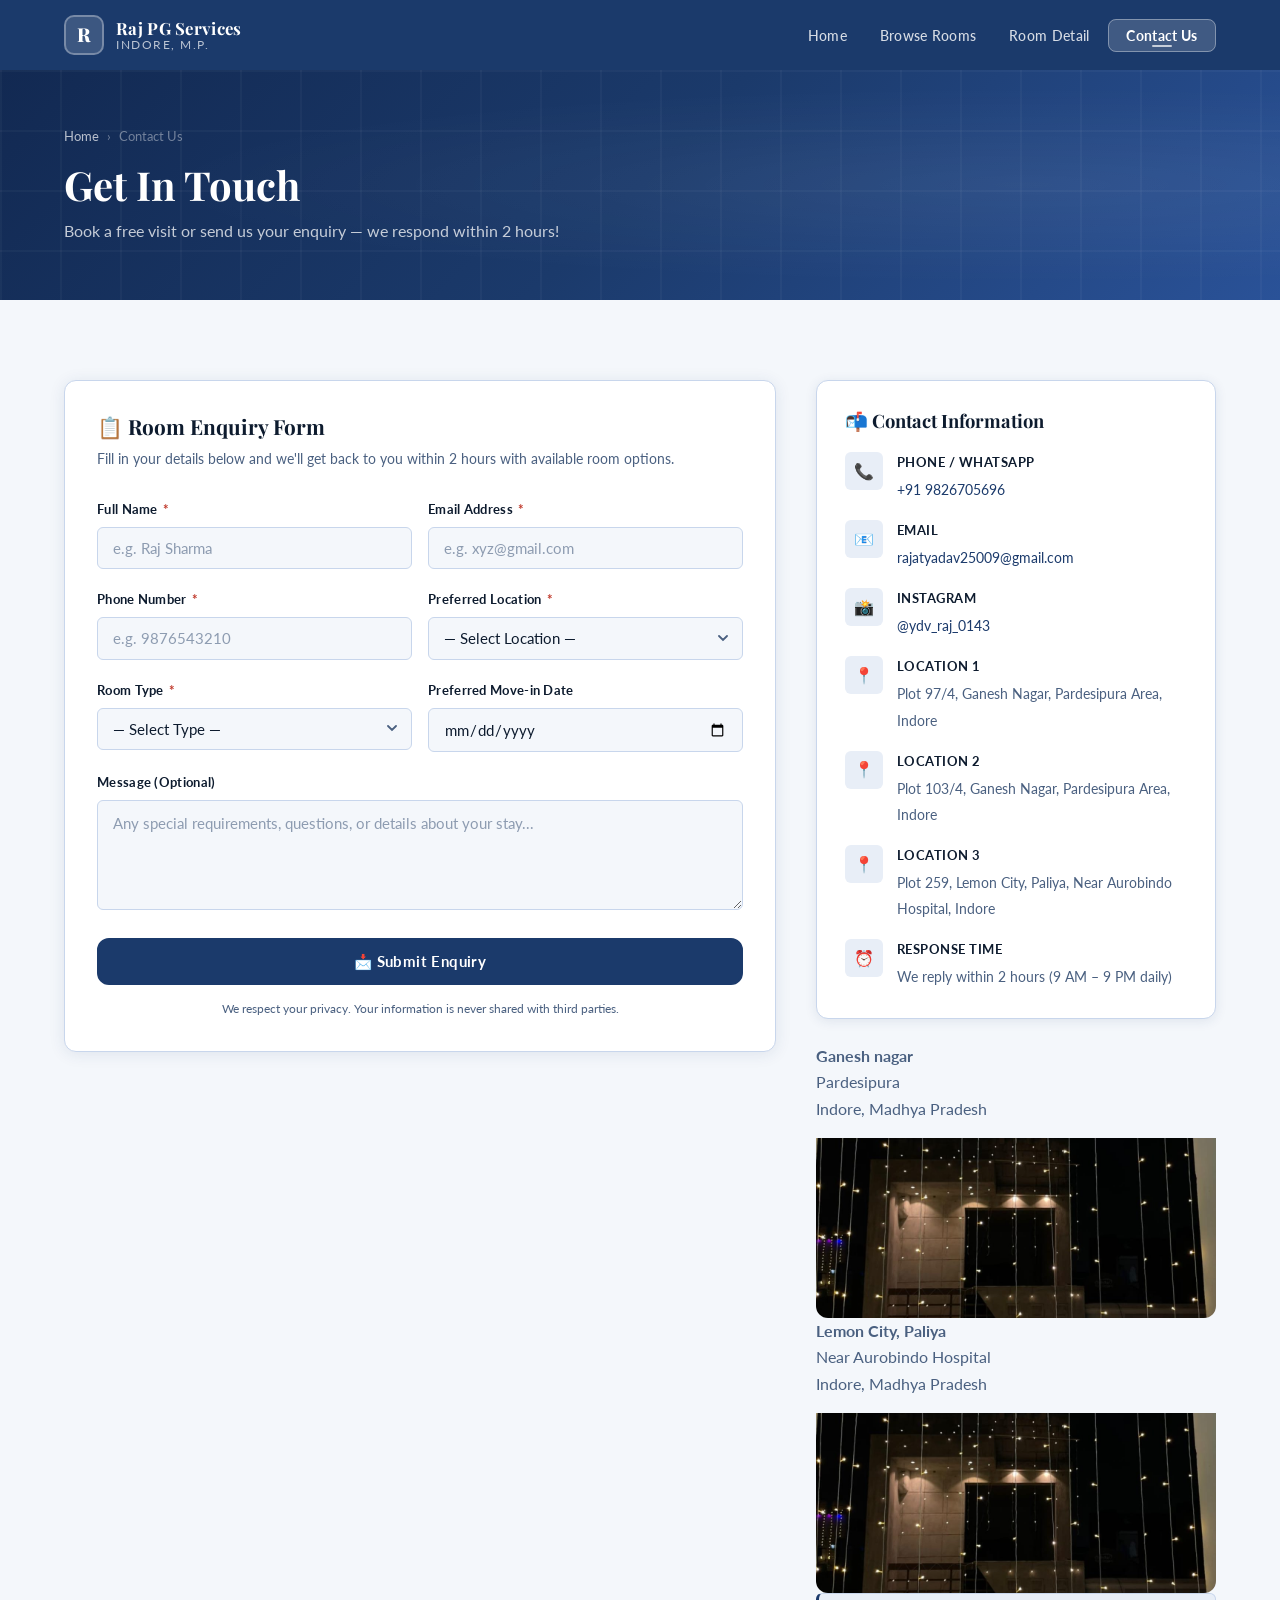
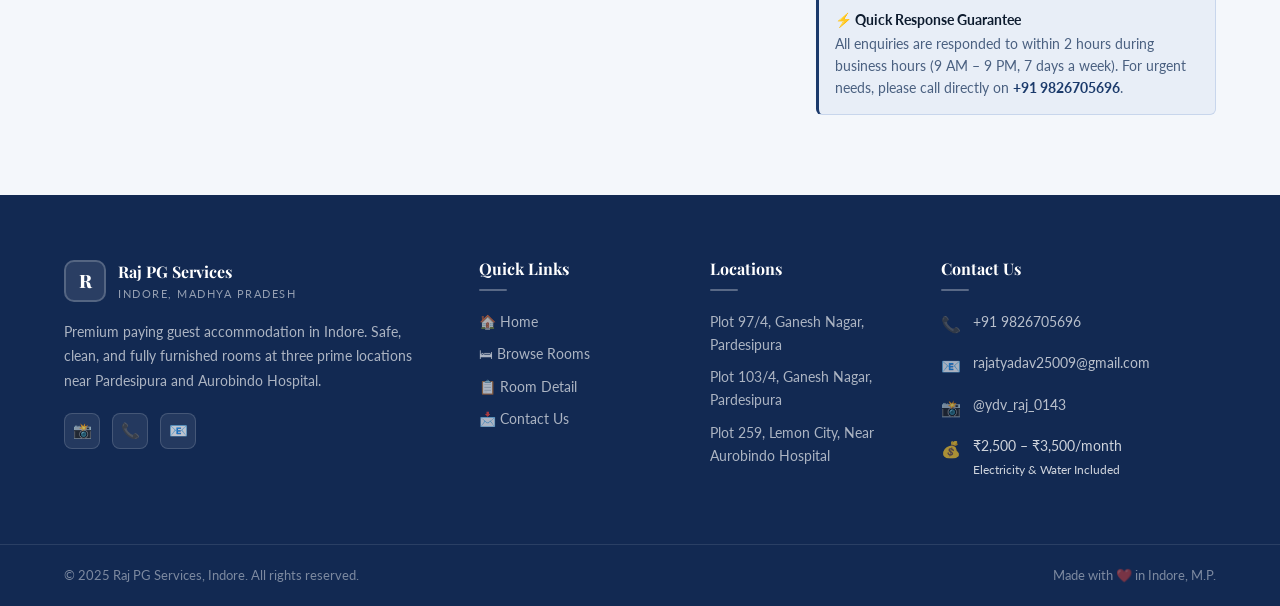
==== commit eafd4b42: "Updated location in contact.html" ====
--- a/contact.html
+++ b/contact.html
@@ -217,18 +217,15 @@
 
           <!-- Map 1 -->
           <div style="position:relative; border-radius:12px; overflow:hidden;">
-  <img src="images/WhatsApp Image 2026-04-16 at 18.13.29.jpeg" 
-       alt="Location" 
-       style="width:100%; height:180px; object-fit:cover;">
-</div>
-
+            <p><strong>Ganesh nagar</strong><br>Pardesipura<br>Indore, Madhya Pradesh</p>
+            <img src="images/WhatsApp Image 2026-04-16 at 18.13.29.jpeg" alt="Location" style="width:100%; height:180px; object-fit:cover;">
+          </div>
+
+         
           <!-- Map 2 -->
-          <div style="margin-bottom:1.5rem;">
-            <p style="font-size:0.82rem; font-weight:700; color:var(--text); margin-bottom:0.5rem; text-transform:uppercase; letter-spacing:0.5px;">📍 Near Aurobindo Hospital (Plot 259)</p>
-            <div class="map-placeholder">
-              <div class="map-icon">🗺️</div>
-              <p><strong>Lemon City, Paliya</strong><br>Near Aurobindo Hospital<br>Indore, Madhya Pradesh</p>
-            </div>
+          <div style="position:relative; border-radius:12px; overflow:hidden;">
+             <p><strong>Lemon City, Paliya</strong><br>Near Aurobindo Hospital<br>Indore, Madhya Pradesh</p>
+             <img src="images/WhatsApp Image 2026-04-16 at 18.13.29.jpeg" alt="Location" style="width:100%; height:180px; object-fit:cover;">
           </div>
 
           <!-- Quick Response Note -->
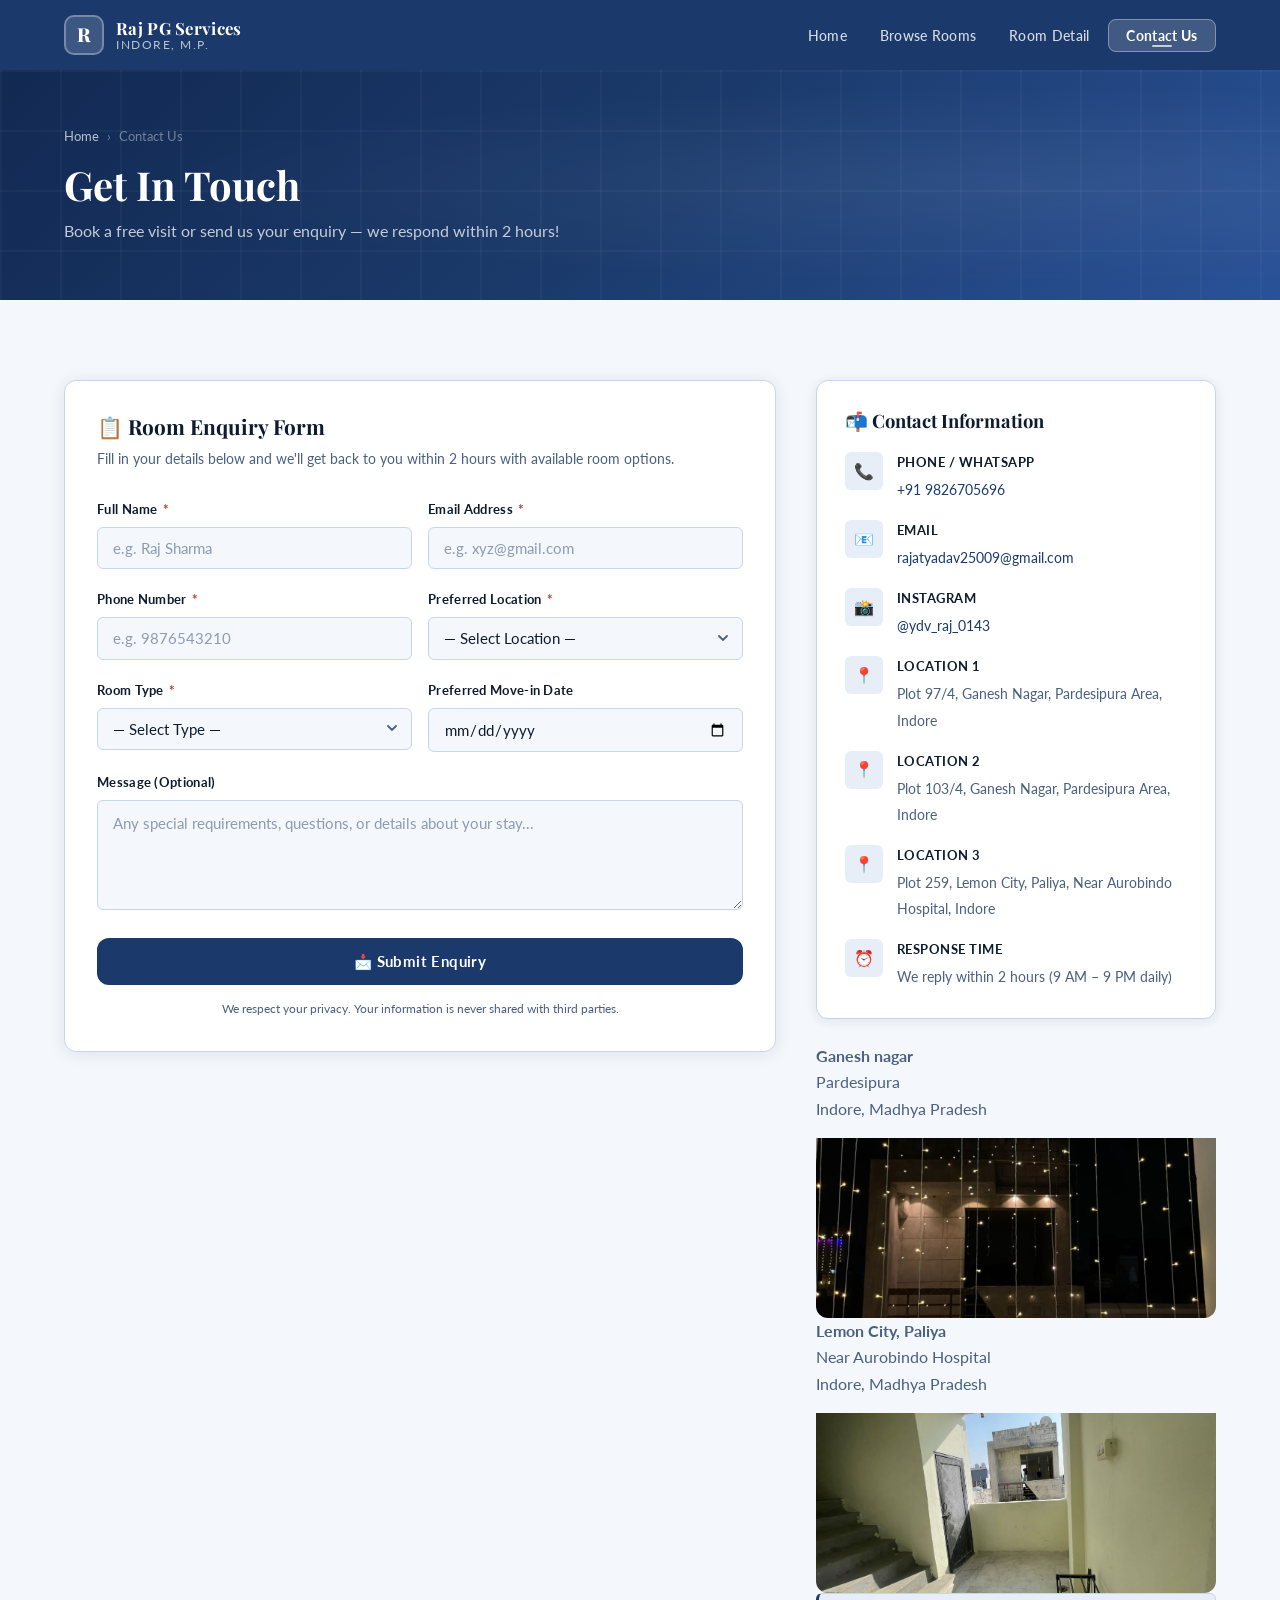
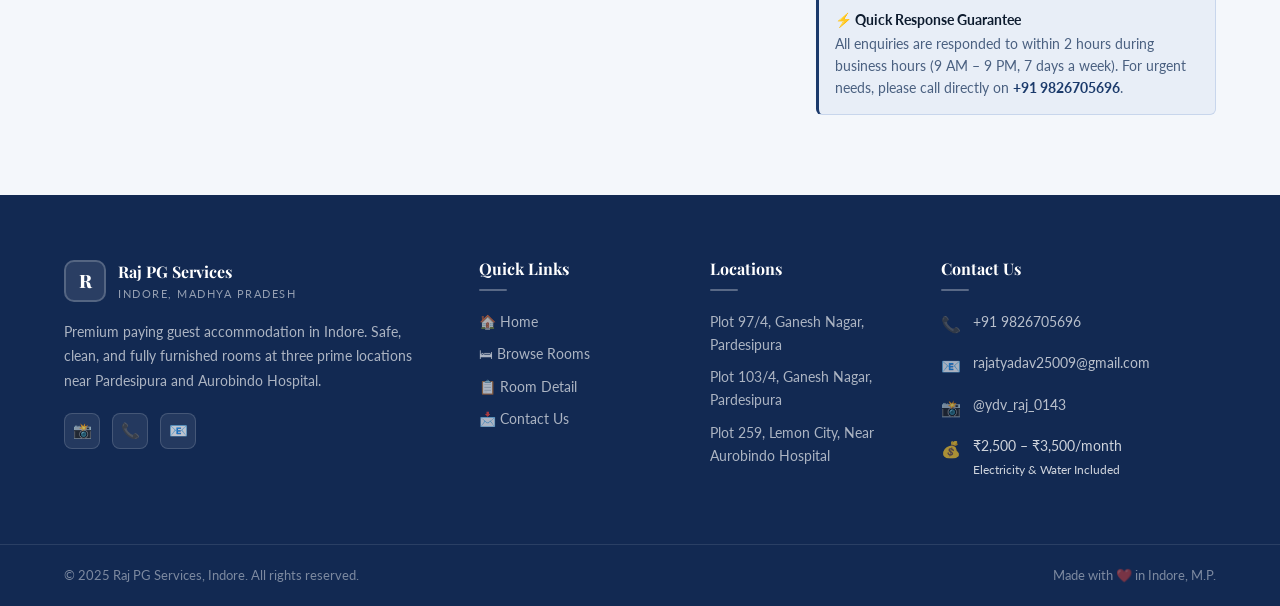
==== commit d689aa9b: "Update contact.html" ====
--- a/contact.html
+++ b/contact.html
@@ -225,7 +225,7 @@
           <!-- Map 2 -->
           <div style="position:relative; border-radius:12px; overflow:hidden;">
              <p><strong>Lemon City, Paliya</strong><br>Near Aurobindo Hospital<br>Indore, Madhya Pradesh</p>
-             <img src="images/WhatsApp Image 2026-04-16 at 18.13.29.jpeg" alt="Location" style="width:100%; height:180px; object-fit:cover;">
+             <img src="images/WhatsApp Image 2026-04-16 at 18.13.30.jpeg" alt="Location" style="width:100%; height:180px; object-fit:cover;">
           </div>
 
           <!-- Quick Response Note -->
